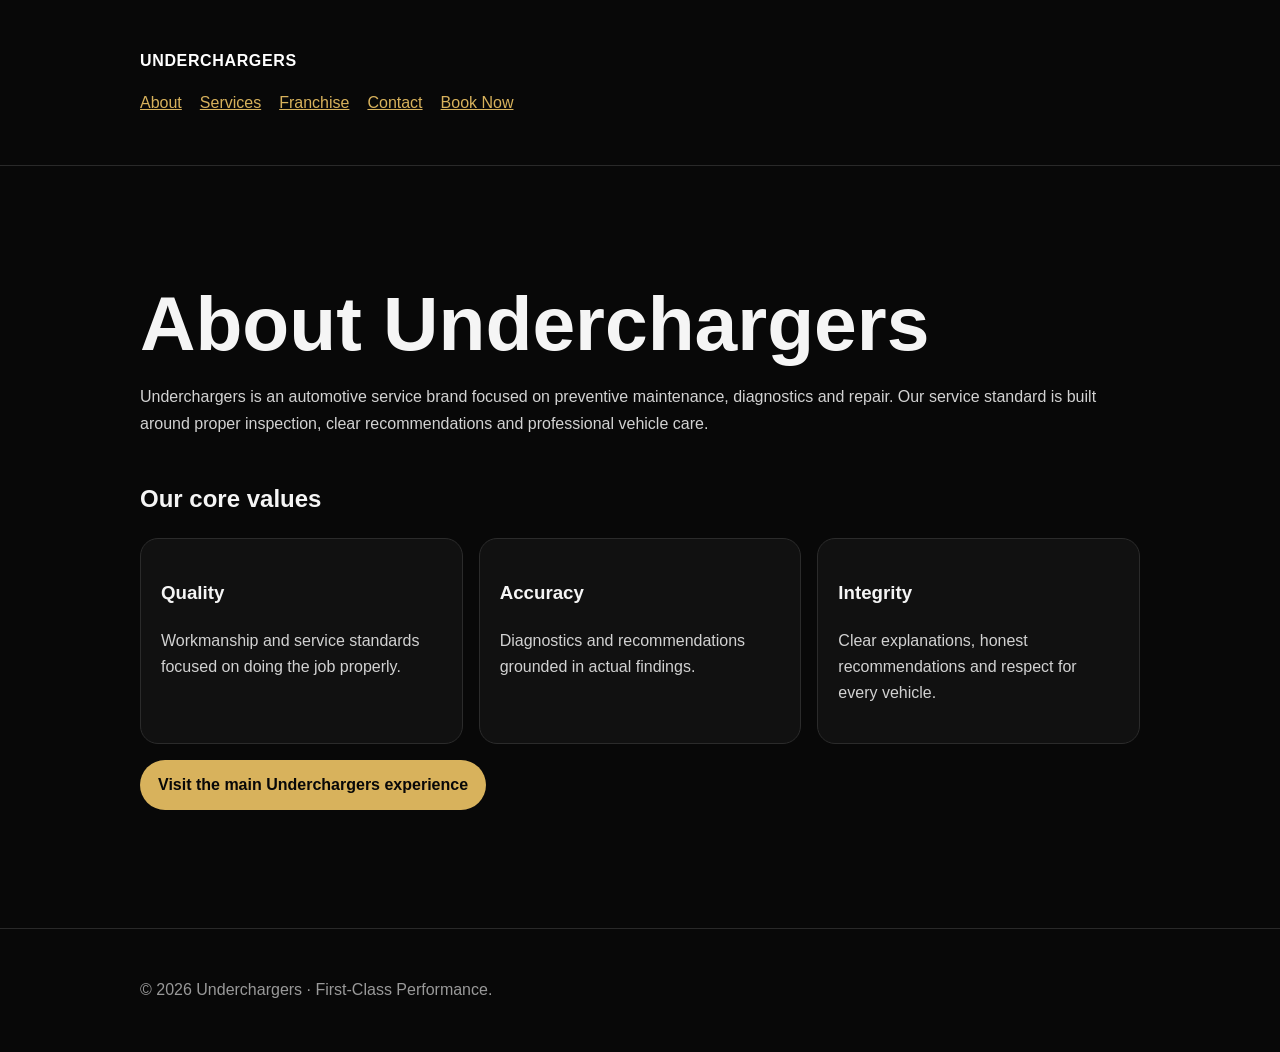
==== about/index.html @ eb4baf50 "Add files via upload" ====
<!doctype html><html lang="en"><head><meta charset="utf-8"><meta name="viewport" content="width=device-width,initial-scale=1"><meta name="robots" content="index,follow,max-image-preview:large"><title>About Underchargers | First-Class Automotive Service</title><meta name="description" content="Learn about Underchargers, its first-class automotive service standard, and its core values of quality, accuracy and integrity."><link rel="canonical" href="https://underchargers.com/about/"><meta property="og:type" content="website"><meta property="og:title" content="About Underchargers | First-Class Automotive Service"><meta property="og:description" content="Learn about Underchargers, its first-class automotive service standard, and its core values of quality, accuracy and integrity."><meta property="og:url" content="https://underchargers.com/about/"><style>body{margin:0;background:#080808;color:#f5f5f5;font-family:Inter,Arial,sans-serif;line-height:1.65}a{color:#d8b25c}.wrap{max-width:1000px;margin:auto;padding:48px 24px}header{border-bottom:1px solid #292929}.brand{font-weight:800;color:#fff;text-decoration:none;letter-spacing:.04em}nav{margin-top:16px;display:flex;gap:18px;flex-wrap:wrap}h1{font-size:clamp(2.2rem,6vw,4.8rem);line-height:1.02;margin:70px 0 22px}h2{margin-top:42px}p,li{color:#d2d2d2}.cta{display:inline-block;background:#d8b25c;color:#080808;text-decoration:none;padding:12px 18px;border-radius:999px;font-weight:700;margin-top:16px}.cards{display:grid;grid-template-columns:repeat(auto-fit,minmax(220px,1fr));gap:16px}.card{border:1px solid #2b2b2b;border-radius:18px;padding:20px;background:#111}footer{border-top:1px solid #292929;margin-top:70px;color:#999}</style><script type="application/ld+json">{"@context":"https://schema.org","@type":"WebPage","name":"About Underchargers | First-Class Automotive Service","url":"https://underchargers.com/about/","isPartOf":{"@id":"https://underchargers.com/#website"},"about":{"@id":"https://underchargers.com/#organization"}}</script></head><body><header><div class="wrap"><a class="brand" href="/">UNDERCHARGERS</a><nav><a href="/about/">About</a><a href="/services/">Services</a><a href="/franchise/">Franchise</a><a href="/contact/">Contact</a><a href="/book/">Book Now</a></nav></div></header><main class="wrap"><h1>About Underchargers</h1><p>Underchargers is an automotive service brand focused on preventive maintenance, diagnostics and repair. Our service standard is built around proper inspection, clear recommendations and professional vehicle care.</p><h2>Our core values</h2><div class="cards"><div class="card"><h3>Quality</h3><p>Workmanship and service standards focused on doing the job properly.</p></div><div class="card"><h3>Accuracy</h3><p>Diagnostics and recommendations grounded in actual findings.</p></div><div class="card"><h3>Integrity</h3><p>Clear explanations, honest recommendations and respect for every vehicle.</p></div></div><a class="cta" href="/#book-now">Visit the main Underchargers experience</a></main><footer><div class="wrap">© 2026 Underchargers · First-Class Performance.</div></footer></body></html>
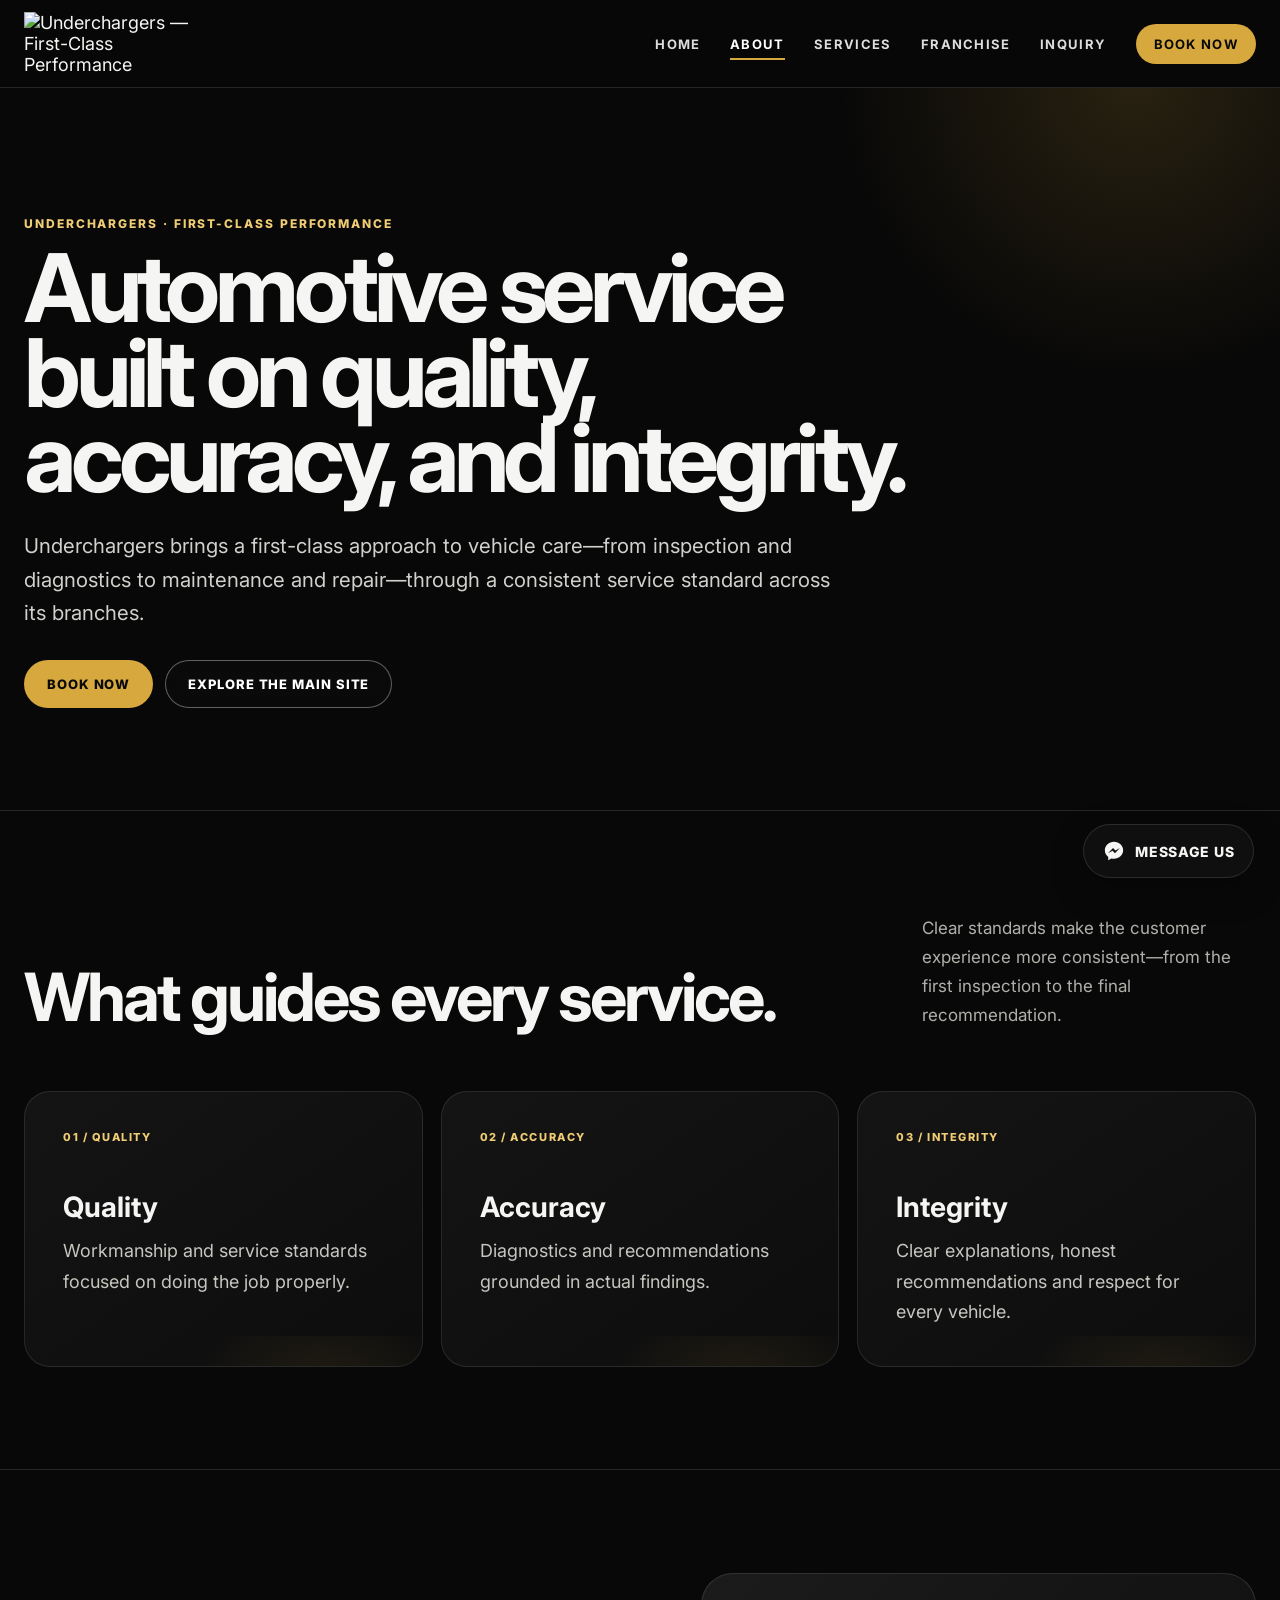
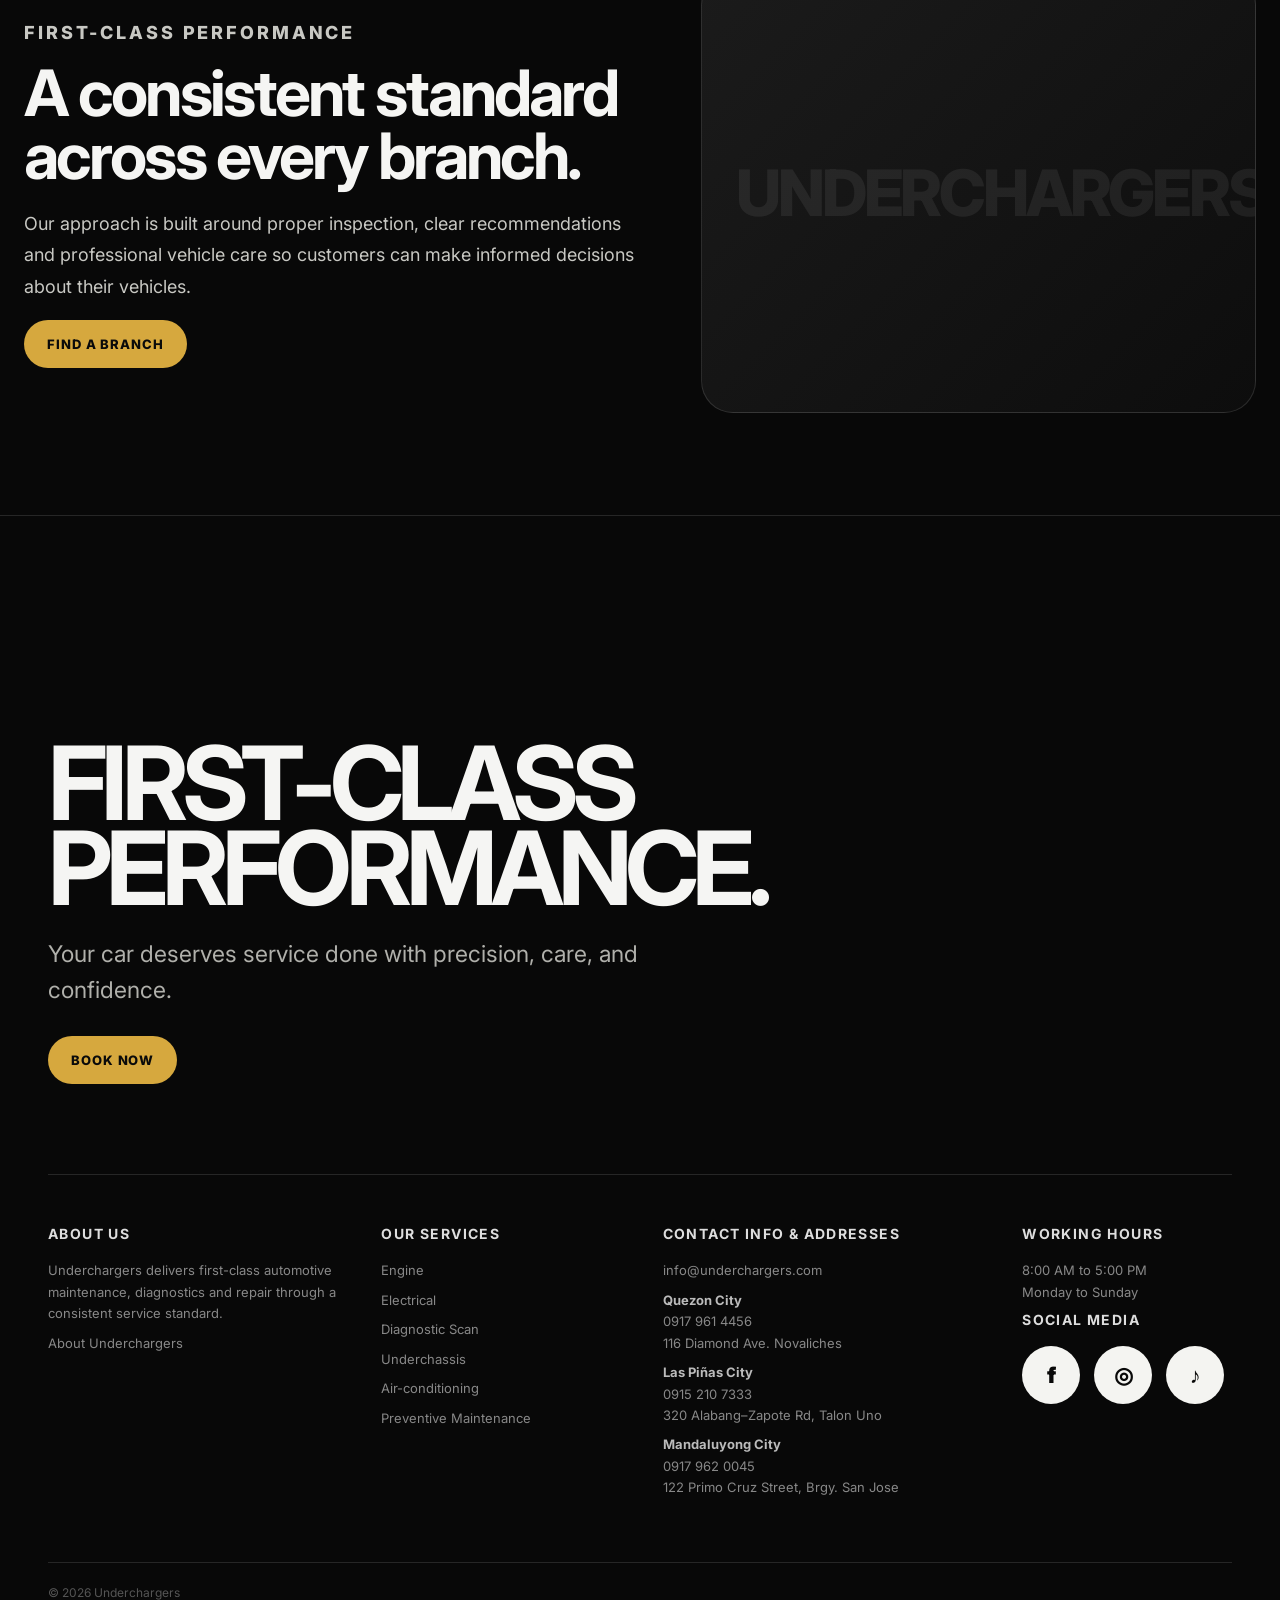
==== commit bbfbb322: "Add files via upload" ====
--- a/about/index.html
+++ b/about/index.html
@@ -1 +1 @@
-<!doctype html><html lang="en"><head><meta charset="utf-8"><meta name="viewport" content="width=device-width,initial-scale=1"><meta name="robots" content="index,follow,max-image-preview:large"><title>About Underchargers | First-Class Automotive Service</title><meta name="description" content="Learn about Underchargers, its first-class automotive service standard, and its core values of quality, accuracy and integrity."><link rel="canonical" href="https://underchargers.com/about/"><meta property="og:type" content="website"><meta property="og:title" content="About Underchargers | First-Class Automotive Service"><meta property="og:description" content="Learn about Underchargers, its first-class automotive service standard, and its core values of quality, accuracy and integrity."><meta property="og:url" content="https://underchargers.com/about/"><style>body{margin:0;background:#080808;color:#f5f5f5;font-family:Inter,Arial,sans-serif;line-height:1.65}a{color:#d8b25c}.wrap{max-width:1000px;margin:auto;padding:48px 24px}header{border-bottom:1px solid #292929}.brand{font-weight:800;color:#fff;text-decoration:none;letter-spacing:.04em}nav{margin-top:16px;display:flex;gap:18px;flex-wrap:wrap}h1{font-size:clamp(2.2rem,6vw,4.8rem);line-height:1.02;margin:70px 0 22px}h2{margin-top:42px}p,li{color:#d2d2d2}.cta{display:inline-block;background:#d8b25c;color:#080808;text-decoration:none;padding:12px 18px;border-radius:999px;font-weight:700;margin-top:16px}.cards{display:grid;grid-template-columns:repeat(auto-fit,minmax(220px,1fr));gap:16px}.card{border:1px solid #2b2b2b;border-radius:18px;padding:20px;background:#111}footer{border-top:1px solid #292929;margin-top:70px;color:#999}</style><script type="application/ld+json">{"@context":"https://schema.org","@type":"WebPage","name":"About Underchargers | First-Class Automotive Service","url":"https://underchargers.com/about/","isPartOf":{"@id":"https://underchargers.com/#website"},"about":{"@id":"https://underchargers.com/#organization"}}</script></head><body><header><div class="wrap"><a class="brand" href="/">UNDERCHARGERS</a><nav><a href="/about/">About</a><a href="/services/">Services</a><a href="/franchise/">Franchise</a><a href="/contact/">Contact</a><a href="/book/">Book Now</a></nav></div></header><main class="wrap"><h1>About Underchargers</h1><p>Underchargers is an automotive service brand focused on preventive maintenance, diagnostics and repair. Our service standard is built around proper inspection, clear recommendations and professional vehicle care.</p><h2>Our core values</h2><div class="cards"><div class="card"><h3>Quality</h3><p>Workmanship and service standards focused on doing the job properly.</p></div><div class="card"><h3>Accuracy</h3><p>Diagnostics and recommendations grounded in actual findings.</p></div><div class="card"><h3>Integrity</h3><p>Clear explanations, honest recommendations and respect for every vehicle.</p></div></div><a class="cta" href="/#book-now">Visit the main Underchargers experience</a></main><footer><div class="wrap">© 2026 Underchargers · First-Class Performance.</div></footer></body></html>+<!doctype html><html lang="en"><head><meta charset="utf-8"><meta name="viewport" content="width=device-width,initial-scale=1,viewport-fit=cover"><meta name="theme-color" content="#080808"><meta name="robots" content="noindex,nofollow,noarchive"><title>About Underchargers | First-Class Automotive Service</title><meta name="description" content="Learn about Underchargers, its first-class automotive service standard, and its core values of quality, accuracy and integrity."><link rel="canonical" href="https://underchargers.com/about/"><meta property="og:type" content="website"><meta property="og:site_name" content="Underchargers"><meta property="og:title" content="About Underchargers | First-Class Automotive Service"><meta property="og:description" content="Learn about Underchargers, its first-class automotive service standard, and its core values of quality, accuracy and integrity."><meta property="og:url" content="https://underchargers.com/about/"><meta property="og:image" content="https://drive.google.com/thumbnail?id=1_ueF7p01Qndgqq9qR_wyUQC_AE4RgMpF&sz=w1200"><meta name="twitter:card" content="summary_large_image"><link rel="preconnect" href="https://fonts.googleapis.com"><link rel="preconnect" href="https://fonts.gstatic.com" crossorigin><link href="https://fonts.googleapis.com/css2?family=Inter:wght@400;500;600;700;800&display=swap" rel="stylesheet"><link rel="stylesheet" href="/styles.css"><link rel="icon" type="image/png" href="/favicon.png"><script type="application/ld+json">{"@context":"https://schema.org","@type":"WebPage","name":"About Underchargers | First-Class Automotive Service","url":"https://underchargers.com/about/","isPartOf":{"@id":"https://underchargers.com/#website"},"about":{"@id":"https://underchargers.com/#organization"}}</script></head><body class="seo-page"><header class="site-header" id="top"><div class="header-inner"><a aria-label="Underchargers home" class="brand" href="/"><img alt="Underchargers — First-Class Performance" src="https://drive.google.com/thumbnail?id=1_ueF7p01Qndgqq9qR_wyUQC_AE4RgMpF&sz=w1200"/></a><nav aria-label="Primary navigation" class="primary-nav"><a href="/">Home</a><a aria-current="page" href="/about/">About</a><a href="/services/">Services</a><a href="/franchise/">Franchise</a><a href="/contact/">Inquiry</a><a class="nav-cta" href="/book/">Book Now</a></nav></div></header><aside aria-label="Quick actions" class="floating-actions"><a class="float-action message" href="https://m.me/underchargersofficial" target="_blank" rel="noopener"><span aria-hidden="true" class="messenger-icon"><svg viewBox="0 0 24 24"><path d="M12 2C6.477 2 2 6.145 2 11.258c0 2.913 1.454 5.51 3.727 7.207V22l3.404-1.87c.91.25 1.873.386 2.869.386 5.523 0 10-4.145 10-9.258S17.523 2 12 2Zm.994 12.467-2.547-2.717-4.973 2.717 5.47-5.807 2.61 2.717 4.91-2.717-5.47 5.807Z" fill="currentColor"></path></svg></span><span>Message Us</span></a></aside><main><section class="seo-hero"><div class="seo-shell"><p class="seo-kicker">UNDERCHARGERS · FIRST-CLASS PERFORMANCE</p><h1>Automotive service built on quality, accuracy, and integrity.</h1><p class="seo-lead">Underchargers brings a first-class approach to vehicle care—from inspection and diagnostics to maintenance and repair—through a consistent service standard across its branches.</p><div class="seo-actions"><a class="btn btn-gold" href="/book/">Book Now</a><a class="btn btn-ghost" href="/">Explore the main site</a></div></div></section><section class="seo-section"><div class="seo-shell"><div class="seo-section-head"><h2>What guides every service.</h2><p>Clear standards make the customer experience more consistent—from the first inspection to the final recommendation.</p></div><div class="seo-grid"><article class="seo-card"><span class="num">01 / QUALITY</span><h3>Quality</h3><p>Workmanship and service standards focused on doing the job properly.</p></article><article class="seo-card"><span class="num">02 / ACCURACY</span><h3>Accuracy</h3><p>Diagnostics and recommendations grounded in actual findings.</p></article><article class="seo-card"><span class="num">03 / INTEGRITY</span><h3>Integrity</h3><p>Clear explanations, honest recommendations and respect for every vehicle.</p></article></div></div></section><section class="seo-section"><div class="seo-shell seo-feature"><div class="seo-feature-copy"><p class="seo-kicker">FIRST-CLASS PERFORMANCE</p><h2>A consistent standard across every branch.</h2><p>Our approach is built around proper inspection, clear recommendations and professional vehicle care so customers can make informed decisions about their vehicles.</p><a class="btn btn-gold" href="/contact/">Find a branch</a></div><div class="seo-feature-visual" aria-hidden="true"></div></div></section></main><footer class="footer"><div class="footer-statement"><h2>FIRST-CLASS<br/>PERFORMANCE.</h2><p>Your car deserves service done with precision, care, and confidence.</p><a class="btn btn-gold" href="/book/">Book Now</a></div><div class="footer-grid"><div><h3>About Us</h3><p>Underchargers delivers first-class automotive maintenance, diagnostics and repair through a consistent service standard.</p><a href="/about/">About Underchargers</a></div><div><h3>Our Services</h3><a href="/services/">Engine</a><a href="/services/">Electrical</a><a href="/services/">Diagnostic Scan</a><a href="/services/">Underchassis</a><a href="/services/">Air-conditioning</a><a href="/services/">Preventive Maintenance</a></div><div><h3>Contact Info &amp; Addresses</h3><a href="mailto:info@underchargers.com">info@underchargers.com</a><p><strong>Quezon City</strong><br/>0917 961 4456<br/>116 Diamond Ave. Novaliches</p><p><strong>Las Piñas City</strong><br/>0915 210 7333<br/>320 Alabang–Zapote Rd, Talon Uno</p><p><strong>Mandaluyong City</strong><br/>0917 962 0045<br/>122 Primo Cruz Street, Brgy. San Jose</p></div><div><h3>Working Hours</h3><p>8:00 AM to 5:00 PM<br/>Monday to Sunday</p><h3>Social Media</h3><div class="footer-social-icons" aria-label="Underchargers social media"><a href="https://www.facebook.com/underchargersofficial" target="_blank" rel="noopener" aria-label="Facebook">f</a><a href="https://www.instagram.com/underchargers/" target="_blank" rel="noopener" aria-label="Instagram">◎</a><a href="https://www.tiktok.com/@underchargers" target="_blank" rel="noopener" aria-label="TikTok">♪</a></div></div></div><div class="footer-bottom"><span>© 2026 Underchargers</span></div></footer></body></html>
--- a/styles.css
+++ b/styles.css
@@ -0,0 +1,1415 @@
+:root{--bg:#080808;--panel:#101010;--panel2:#171717;--text:#f5f5f3;--muted:#b0b0ab;--gold:#d6a83e;--gold2:#f0cd74;--line:rgba(255,255,255,.12);--header:86px;--max:1280px;--radius:30px}*{box-sizing:border-box}html{scroll-behavior:smooth;scroll-padding-top:132px}body{margin:0;background:var(--bg);color:var(--text);font-family:Inter,Arial,sans-serif;overflow-x:hidden}a{color:inherit;text-decoration:none}button,input,select,textarea{font:inherit}button{color:inherit}.site-header{position:sticky;top:0;z-index:1000;background:rgba(8,8,8,.9);backdrop-filter:blur(18px);border-bottom:1px solid var(--line)}.header-inner{max-width:var(--max);margin:auto;padding:12px 24px;min-height:var(--header);display:flex;align-items:center;justify-content:space-between;gap:28px}.brand{display:flex;align-items:center;min-width:180px}.brand img{display:block;width:clamp(150px,14vw,215px);height:auto}.primary-nav{display:flex;align-items:center;gap:clamp(18px,2.3vw,34px);white-space:nowrap}.primary-nav a{font-size:13px;font-weight:700;text-transform:uppercase;letter-spacing:.1em;color:#ddd;padding:13px 0;position:relative}.primary-nav a.active{color:#fff}.primary-nav a:not(.nav-cta)::after{content:"";position:absolute;left:0;right:0;bottom:5px;height:2px;background:var(--gold);transform:scaleX(0);transition:.25s}.primary-nav a.active::after{transform:scaleX(1)}.primary-nav .nav-cta{background:var(--gold);color:#090909;padding:12px 18px;border-radius:999px}.floating-actions{position:fixed;right:18px;top:50%;transform:translateY(-50%);z-index:900;display:grid;gap:10px}.float-action{display:flex;align-items:center;gap:10px;min-width:142px;padding:12px 14px;border-radius:999px;background:rgba(16,16,16,.94);border:1px solid var(--line);box-shadow:0 12px 35px rgba(0,0,0,.25);font-size:13px;font-weight:800;text-transform:uppercase;letter-spacing:.05em}.float-action.book{background:var(--gold);color:#0a0a0a;border-color:transparent}.float-icon{width:30px;height:30px;border-radius:50%;display:grid;place-items:center;background:rgba(255,255,255,.08);font-size:12px}.float-action.book .float-icon{background:rgba(0,0,0,.1)}.hero{min-height:calc(100svh - var(--header));position:relative;display:grid;align-items:end;overflow:hidden}.media{position:relative;background:linear-gradient(135deg,#222,#0f0f0f);overflow:hidden}.media>span{position:absolute;inset:0;display:grid;place-items:center;color:#777;font-size:13px;letter-spacing:.08em;text-transform:uppercase;padding:20px;text-align:center}.media.has-image>span{display:none}.media-hero{position:absolute;inset:0}.hero-shade{position:absolute;inset:0;background:linear-gradient(90deg,rgba(0,0,0,.8) 0%,rgba(0,0,0,.38) 48%,rgba(0,0,0,.15) 100%),linear-gradient(0deg,rgba(0,0,0,.65),transparent 55%)}.hero-content{position:relative;z-index:2;width:min(var(--max),calc(100% - 48px));margin:0 auto;padding:clamp(80px,10vw,150px) 0}.eyebrow{margin:0 0 14px;color:var(--gold2);font-size:12px;font-weight:800;letter-spacing:.16em;text-transform:uppercase}.hero h1,.footer-statement h2{margin:0;font-size:clamp(62px,9vw,140px);line-height:.83;letter-spacing:-.065em}.hero-copy{font-size:clamp(17px,2vw,24px);color:#d6d6d2;max-width:650px;margin:26px 0 0}.hero-actions,.branch-actions{display:flex;gap:12px;flex-wrap:wrap;margin-top:28px}.btn{display:inline-flex;align-items:center;justify-content:center;min-height:48px;padding:0 22px;border:1px solid transparent;border-radius:999px;font-weight:800;font-size:13px;text-transform:uppercase;letter-spacing:.07em;cursor:pointer}.btn-gold{background:var(--gold);color:#0a0a0a}.btn-ghost{background:rgba(13,13,13,.48);border-color:rgba(255,255,255,.35);color:#fff;backdrop-filter:blur(8px)}.section{width:min(var(--max),calc(100% - 48px));margin:auto;padding:clamp(90px,10vw,150px) 0}.section-grid{display:grid;grid-template-columns:minmax(0,1.1fr) minmax(0,.9fr);gap:clamp(40px,7vw,110px);align-items:start}.section h2,.section-title h2,.franchise-head h2,.franchise-cta h2{font-size:clamp(42px,5vw,76px);line-height:.96;letter-spacing:-.055em;margin:0}.copy-stack{font-size:clamp(17px,1.6vw,21px);line-height:1.65;color:#c6c6c2}.copy-stack p:first-child{margin-top:0}.stats{display:grid;grid-template-columns:repeat(3,1fr);border-top:1px solid var(--line);border-bottom:1px solid var(--line);margin-top:70px}.stats>div{padding:30px 24px;border-right:1px solid var(--line)}.stats>div:last-child{border-right:0}.stats strong{display:block;font-size:clamp(38px,5vw,68px);letter-spacing:-.05em}.stats span{display:block;color:var(--muted);margin-top:8px}.core-values{margin-top:100px}.section-title.compact{margin-bottom:38px}.value-grid{display:grid;grid-template-columns:repeat(3,1fr);gap:16px}.value-grid article{background:var(--panel);border:1px solid var(--line);border-radius:24px;padding:34px}.value-grid span{color:var(--gold);font-size:12px;font-weight:800}.value-grid h3{font-size:clamp(28px,3vw,44px);margin:40px 0 12px;letter-spacing:-.04em}.value-grid p{color:var(--muted);line-height:1.65;margin:0}.awards-hero{width:min(1500px,calc(100% - 32px));margin:0 auto 50px;min-height:clamp(540px,70vw,850px);position:relative;border-radius:34px;overflow:hidden;display:flex;align-items:flex-end}.awards-media{position:absolute;inset:0}.awards-shade{position:absolute;inset:0;background:linear-gradient(0deg,rgba(0,0,0,.82),rgba(0,0,0,.08) 70%)}.awards-copy{position:relative;z-index:2;padding:clamp(32px,6vw,78px);max-width:880px}.awards-copy h2{font-size:clamp(46px,6vw,88px);line-height:.92;letter-spacing:-.055em;margin:0}.awards-copy p:last-child{max-width:680px;color:#ddd;line-height:1.6}.services{padding-bottom:40px}.services-intro p:last-child,.section-title>p:last-child,.franchise-head>p:last-child{font-size:18px;color:var(--muted);max-width:740px;line-height:1.6}.service-scene{width:min(1500px,calc(100% - 32px));margin:0 auto 28px;min-height:min(780px,78vw);position:relative;overflow:hidden;border-radius:34px;border:1px solid var(--line);display:flex;align-items:flex-end}.service-background{position:absolute;inset:0}.service-gradient{position:absolute;inset:0;background:linear-gradient(90deg,rgba(0,0,0,.88) 0%,rgba(0,0,0,.46) 46%,rgba(0,0,0,.08) 76%),linear-gradient(0deg,rgba(0,0,0,.58),transparent 52%)}.service-scene.align-right .service-gradient{background:linear-gradient(270deg,rgba(0,0,0,.88) 0%,rgba(0,0,0,.46) 46%,rgba(0,0,0,.08) 76%),linear-gradient(0deg,rgba(0,0,0,.58),transparent 52%)}.service-overlay{position:relative;z-index:2;width:min(620px,55%);margin:clamp(28px,5vw,70px);padding:clamp(16px,2vw,30px)}.align-right .service-overlay{margin-left:auto}.service-no{display:inline-grid;place-items:center;width:44px;height:44px;border:1px solid rgba(255,255,255,.28);border-radius:50%;font-size:12px;color:#ddd;margin-bottom:28px}.service-overlay h3{font-size:clamp(42px,5vw,76px);line-height:.94;letter-spacing:-.055em;margin:0 0 20px}.service-overlay>p:not(.eyebrow){font-size:clamp(16px,1.6vw,20px);line-height:1.65;color:#e1e1dd;max-width:590px}.service-overlay .btn{margin-top:10px}.variant-row{position:absolute;z-index:5;right:28px;bottom:28px;display:flex;gap:8px;flex-wrap:wrap;justify-content:flex-end;max-width:55%}.variant{border:1px solid rgba(255,255,255,.22);background:rgba(10,10,10,.65);backdrop-filter:blur(10px);border-radius:999px;color:#ddd;padding:10px 15px;font-size:12px;font-weight:700;cursor:pointer}.variant.active{background:var(--gold);color:#0b0b0b;border-color:var(--gold)}.showcase{overflow:hidden}.section-title{margin-bottom:54px}.portrait-stage{display:grid;grid-template-columns:minmax(100px,1fr) minmax(280px,490px) minmax(100px,1fr);gap:24px;align-items:center}.portrait-main{width:100%}.portrait-media{aspect-ratio:3/4;border-radius:28px}.portrait-side{border:0;background:none;padding:0;opacity:.3;cursor:pointer;transform:scale(.92)}.portrait-side .portrait-media{width:min(100%,340px);margin:auto}.stage-meta{display:flex;justify-content:space-between;align-items:center;padding:16px 4px;color:var(--muted)}.arrow{width:46px;height:46px;border-radius:50%;border:1px solid var(--line);background:#121212;color:#fff;cursor:pointer}.reviews-viewport{min-height:340px}.reviews-grid{display:grid;grid-template-columns:repeat(3,minmax(0,1fr));gap:16px;transition:opacity .38s ease,transform .38s ease}.reviews-grid.is-changing{opacity:.15;transform:translateY(8px)}.review-card{background:var(--panel);border:1px solid var(--line);border-radius:26px;padding:30px;min-height:320px;display:flex;flex-direction:column}.stars{color:var(--gold);letter-spacing:.13em;font-size:15px}.review-card blockquote{margin:25px 0 35px;font-size:clamp(20px,2vw,28px);line-height:1.35;letter-spacing:-.025em}.review-person{margin-top:auto;display:flex;flex-direction:column;gap:6px}.review-person span{color:var(--muted);font-size:13px}.review-controls{display:flex;align-items:center;justify-content:center;gap:16px;margin-top:24px;color:var(--muted)}.franchise{background:#0c0c0c;border-top:1px solid var(--line);border-bottom:1px solid var(--line)}.franchise-head{padding-bottom:45px}.franchise-form-wrap{padding-top:0}.premium-form{background:#131313;border:1px solid var(--line);border-radius:28px;padding:clamp(24px,4vw,48px)}.form-head{margin-bottom:28px}.form-head h3,.booking-step h3{font-size:clamp(30px,4vw,48px);margin:0 0 10px;letter-spacing:-.04em}.form-head p,.booking-step p{color:var(--muted);line-height:1.5}.form-grid{display:grid;grid-template-columns:repeat(2,minmax(0,1fr));gap:18px}.form-grid label{display:flex;flex-direction:column;gap:8px;color:#ddd;font-size:13px;font-weight:700}.span-2{grid-column:1/-1}input,select,textarea{width:100%;background:#0b0b0b;border:1px solid #313131;color:#fff;border-radius:14px;padding:14px 15px;outline:none;min-height:48px}textarea{resize:vertical}input:focus,select:focus,textarea:focus{border-color:var(--gold)}.submit-btn{margin-top:22px}.form-note{color:#777;font-size:12px}.franchise-content{padding-top:20px}.franchise-feature{padding:65px 0;border-top:1px solid var(--line)}.franchise-feature h3,.territory h3{font-size:clamp(38px,5vw,68px);line-height:.97;letter-spacing:-.05em;margin:0 0 18px}.franchise-feature>p:not(.eyebrow),.territory p{color:var(--muted);font-size:18px;line-height:1.65;max-width:860px}.mini-stats{display:flex;gap:70px;margin-top:40px}.mini-stats strong{display:block;font-size:60px}.mini-stats span{color:var(--muted)}.info-grid{display:grid;grid-template-columns:repeat(4,minmax(0,1fr));border:1px solid var(--line);border-radius:24px;overflow:hidden;margin:65px 0}.info-grid article{padding:30px;border-right:1px solid var(--line)}.info-grid article:last-child{border-right:0}.info-grid span{color:var(--gold);font-size:12px}.info-grid h4{font-size:24px;margin:35px 0 10px}.info-grid p{color:var(--muted);line-height:1.55}.inclusion-list{display:grid;grid-template-columns:repeat(3,1fr);gap:12px;margin-top:40px}.inclusion-list span{padding:22px;border:1px solid var(--line);border-radius:16px}.territory{display:grid;grid-template-columns:.8fr 1.2fr;gap:80px;align-items:end;padding:75px 0;border-top:1px solid var(--line)}.territory>div:first-child>strong{font-size:clamp(84px,11vw,165px);line-height:.8;color:var(--gold);letter-spacing:-.07em}.timeline>div{display:grid;grid-template-columns:70px 1fr;padding:22px 0;border-bottom:1px solid var(--line)}.timeline b{color:var(--gold)}.timeline span{display:flex;justify-content:space-between;gap:30px}.timeline small{color:var(--muted);max-width:520px}.franchise-cta{width:min(1500px,calc(100% - 32px));margin:0 auto 32px;border-radius:30px;padding:clamp(34px,6vw,80px);background:linear-gradient(135deg,#1b160b,#0c0c0c 68%);border:1px solid rgba(214,168,62,.25);display:flex;align-items:flex-end;justify-content:space-between;gap:40px}.franchise-cta h2{max-width:850px}.book{padding-top:130px}.booking-flow{display:grid;gap:18px}.booking-step{border:1px solid var(--line);border-radius:28px;padding:clamp(24px,4vw,44px);background:#0e0e0e}.booking-step[aria-disabled="true"]{opacity:.65}.step-head{display:flex;gap:20px;align-items:flex-start;margin-bottom:26px}.step-head>span{width:45px;height:45px;border-radius:50%;border:1px solid var(--line);display:grid;place-items:center;color:var(--gold);font-size:12px;flex:0 0 auto}.step-head .eyebrow{margin-bottom:8px}.step-head h3{margin-top:0}.branch-picker{display:grid;grid-template-columns:repeat(3,minmax(0,1fr));gap:12px}.branch-choice{background:#131313;border:1px solid var(--line);color:#fff;border-radius:18px;padding:22px;text-align:left;cursor:pointer;min-height:125px}.branch-choice strong{display:block;font-size:21px;margin-bottom:10px}.branch-choice small{color:var(--muted);line-height:1.5}.branch-choice.selected{border-color:var(--gold);background:#1b170d}.calendar-card{max-width:760px;margin:auto;background:#121212;border:1px solid var(--line);border-radius:22px;padding:22px}.calendar-card.is-locked{pointer-events:none;filter:grayscale(.4);opacity:.5}.calendar-toolbar{display:grid;grid-template-columns:46px 1fr 46px;align-items:center;gap:10px;margin-bottom:20px}.calendar-toolbar strong{text-align:center;font-size:22px}.calendar-weekdays,.calendar-grid{display:grid;grid-template-columns:repeat(7,minmax(0,1fr));gap:7px}.calendar-weekdays{margin-bottom:7px}.calendar-weekdays span{text-align:center;color:#777;font-size:11px;text-transform:uppercase}.calendar-day{aspect-ratio:1;border:1px solid var(--line);border-radius:12px;background:#171717;color:#eee;cursor:pointer;min-width:0}.calendar-day:hover:not(:disabled){border-color:#777}.calendar-day:disabled{color:#515151;background:#0c0c0c;cursor:not-allowed}.calendar-day.selected{background:var(--gold);border-color:var(--gold);color:#080808;font-weight:800}.calendar-day.empty{visibility:hidden}.calendar-legend{display:flex;gap:18px;flex-wrap:wrap;margin-top:18px;color:#777;font-size:11px}.calendar-legend span{display:flex;align-items:center;gap:7px}.legend-dot{width:10px;height:10px;border-radius:50%;background:#171717;border:1px solid var(--line)}.legend-dot.selected{background:var(--gold);border-color:var(--gold)}.legend-dot.unavailable{background:#0c0c0c}.booking-form.is-locked{pointer-events:none;opacity:.5}.branch-hero{min-height:570px;display:grid;grid-template-columns:1.1fr .9fr;border:1px solid var(--line);border-radius:30px;overflow:hidden;margin-bottom:24px;background:#101010}.branch-hero.reverse{grid-template-columns:.9fr 1.1fr}.branch-hero.reverse .branch-media{order:2}.branch-media{min-height:570px}.branch-copy{padding:clamp(34px,5vw,70px);display:flex;flex-direction:column;justify-content:center;min-width:0}.branch-copy h3{font-size:clamp(40px,5vw,70px);line-height:.95;letter-spacing:-.055em;margin:0 0 22px;overflow-wrap:anywhere}.branch-copy p{color:var(--muted);font-size:17px;line-height:1.5}.text-link{color:var(--gold2);font-weight:700;display:inline-flex;align-items:center;min-height:48px}.contact-hub{padding-top:100px}.contact-hub>h2{font-size:clamp(40px,5vw,72px);letter-spacing:-.05em;line-height:.95;max-width:780px}.contact-list{display:grid;grid-template-columns:repeat(2,minmax(0,1fr));gap:10px;margin-top:36px}.contact-list>a{display:grid;grid-template-columns:62px 1fr auto;gap:15px;align-items:center;border:1px solid var(--line);border-radius:18px;padding:15px 18px;background:#0f0f0f;min-height:92px}.channel-icon{width:48px;height:48px;border-radius:50%;display:grid;place-items:center;background:#1b1b1b;color:var(--gold2);font-weight:800;font-size:12px}.contact-list strong{font-size:17px}.contact-list em{font-style:normal;color:#777;font-size:12px}.footer{width:min(var(--max),calc(100% - 48px));margin:auto;padding:110px 0 30px}.footer-statement{padding-bottom:90px}.footer-logo{width:min(250px,60vw);height:auto;margin-bottom:28px}.footer-statement h2{font-size:clamp(52px,8vw,110px)}.footer-statement .btn{margin-top:28px}.footer-grid{display:grid;grid-template-columns:1.1fr .9fr 1.2fr .8fr;gap:45px;border-top:1px solid var(--line);padding-top:50px}.footer-grid h3{font-size:14px;text-transform:uppercase;letter-spacing:.1em;margin:0 0 18px;color:#ddd}.footer-grid p,.footer-grid a{display:block;color:#888;line-height:1.65;font-size:13px;margin:0 0 8px}.footer-grid strong{color:#bbb}.footer-bottom{display:flex;justify-content:space-between;color:#555;border-top:1px solid var(--line);padding-top:22px;margin-top:55px;font-size:12px}.reveal{opacity:0;transform:translateY(18px);transition:opacity .65s ease,transform .65s ease}.reveal.visible{opacity:1;transform:none}
+@media(max-width:1100px){:root{--header:78px}.header-inner{padding-inline:20px}.brand img{width:165px}.primary-nav{gap:18px}.primary-nav a{font-size:11px}.floating-actions{right:10px}.float-action{min-width:0}.float-action span:last-child{display:none}.service-scene{min-height:700px}.service-overlay{width:min(620px,68%)}.info-grid{grid-template-columns:repeat(2,1fr)}.info-grid article:nth-child(2){border-right:0}.info-grid article:nth-child(-n+2){border-bottom:1px solid var(--line)}.footer-grid{grid-template-columns:repeat(2,1fr)}.branch-hero,.branch-hero.reverse{grid-template-columns:1fr 1fr}.branch-copy{padding:40px}.branch-copy h3{font-size:50px}.franchise-cta{align-items:flex-start;flex-direction:column}}
+@media(max-width:820px){html{scroll-padding-top:145px}.site-header{overflow:hidden}.header-inner{min-height:auto;padding:10px 0 0;display:block}.brand{padding:0 18px 9px}.brand img{width:154px}.primary-nav{overflow-x:auto;overscroll-behavior-inline:contain;scrollbar-width:none;-webkit-overflow-scrolling:touch;gap:0;padding:0 14px 10px;scroll-snap-type:x proximity}.primary-nav::-webkit-scrollbar{display:none}.primary-nav a{flex:0 0 auto;padding:12px 16px 10px;font-size:11px;scroll-snap-align:center}.primary-nav .nav-cta{margin-left:6px;padding:11px 16px}.hero{min-height:740px}.hero-content{width:calc(100% - 32px);padding-bottom:72px}.hero h1{font-size:clamp(54px,13vw,86px)}.section{width:calc(100% - 32px);padding:85px 0}.section-grid{grid-template-columns:1fr;gap:28px}.stats{grid-template-columns:1fr}.stats>div{border-right:0;border-bottom:1px solid var(--line)}.stats>div:last-child{border-bottom:0}.value-grid{grid-template-columns:1fr}.awards-hero{width:calc(100% - 20px);min-height:620px;border-radius:24px}.awards-copy{padding:30px 24px}.service-scene{width:calc(100% - 20px);min-height:680px;border-radius:24px}.service-gradient,.service-scene.align-right .service-gradient{background:linear-gradient(0deg,rgba(0,0,0,.92) 0%,rgba(0,0,0,.7) 44%,rgba(0,0,0,.12) 75%)}.service-overlay,.align-right .service-overlay{width:auto;margin:0;padding:34px 24px 88px}.service-overlay h3{font-size:clamp(42px,11vw,64px)}.variant-row{left:18px;right:18px;bottom:18px;max-width:none;justify-content:flex-start;overflow-x:auto;flex-wrap:nowrap;scrollbar-width:none}.variant-row::-webkit-scrollbar{display:none}.variant{flex:0 0 auto}.portrait-stage{grid-template-columns:64px minmax(0,1fr) 64px;gap:8px;margin-inline:-45px}.portrait-main{max-width:420px;margin:auto}.portrait-side{opacity:.22}.reviews-grid{grid-template-columns:1fr}.review-card{min-height:0}.franchise-head{width:calc(100% - 32px)}.form-grid{grid-template-columns:1fr}.span-2{grid-column:auto}.mini-stats{flex-direction:column;gap:18px}.info-grid,.info-grid.four{grid-template-columns:1fr}.info-grid article{border-right:0!important;border-bottom:1px solid var(--line)!important}.info-grid article:last-child{border-bottom:0!important}.inclusion-list{grid-template-columns:1fr}.territory{grid-template-columns:1fr;gap:35px}.timeline span{flex-direction:column;gap:7px}.franchise-cta{width:calc(100% - 20px);border-radius:24px}.branch-picker{grid-template-columns:1fr}.calendar-card{padding:14px}.calendar-grid,.calendar-weekdays{gap:4px}.calendar-day{border-radius:9px}.branch-hero,.branch-hero.reverse{display:flex;flex-direction:column;min-height:0}.branch-hero.reverse .branch-media{order:0}.branch-media{min-height:0;aspect-ratio:4/3}.branch-copy{padding:34px 24px}.branch-copy h3{font-size:clamp(38px,10vw,54px)}.contact-list{grid-template-columns:1fr}.contact-list>a{min-height:86px}.footer{width:calc(100% - 32px);padding-top:80px}.footer-grid{grid-template-columns:1fr}.floating-actions{top:auto;bottom:18px;right:14px;transform:none}.float-action{width:52px;height:52px;padding:0;justify-content:center}.float-action .float-icon{width:34px;height:34px}.float-action span:last-child{display:none}}
+@media(max-width:480px){.hero{min-height:680px}.hero-content{padding-bottom:54px}.hero-actions .btn{width:100%}.section h2,.section-title h2,.franchise-head h2,.franchise-cta h2{font-size:clamp(38px,11vw,50px)}.awards-hero{min-height:560px}.service-scene{min-height:620px}.service-overlay{padding-bottom:92px}.service-overlay>p:not(.eyebrow){font-size:15px}.portrait-stage{grid-template-columns:48px minmax(0,1fr) 48px;margin-inline:-62px}.review-card{padding:24px}.calendar-card{padding:10px}.calendar-toolbar strong{font-size:18px}.calendar-weekdays span{font-size:9px}.calendar-day{font-size:12px}.branch-choice{min-height:112px}.contact-list>a{grid-template-columns:54px 1fr;padding:12px}.contact-list em{display:none}.footer-statement{padding-bottom:60px}}
+@media(prefers-reduced-motion:reduce){html{scroll-behavior:auto}.reveal{opacity:1;transform:none;transition:none}.reviews-grid{transition:none}}
+
+
+/* V3 — universal responsive + interaction patch */
+html { width:100%; max-width:100%; overflow-x:hidden; scroll-behavior:smooth; }
+body { width:100%; max-width:100%; overflow-x:hidden; }
+*, *::before, *::after { box-sizing:border-box; }
+img, video, svg { max-width:100%; height:auto; }
+section { scroll-margin-top: clamp(112px, 12vw, 150px); }
+.site-header { width:100%; max-width:100vw; }
+.primary-nav { min-width:0; }
+.hero h1, .display, h1 { overflow-wrap:normal; word-break:normal; text-wrap:balance; font-size:clamp(2.45rem, 7.3vw, 7rem); }
+.container, .section-inner, .hero-inner { width:min(100% - clamp(32px, 7vw, 120px), 1440px); margin-inline:auto; }
+.floating-actions { max-width:calc(100vw - 24px); }
+.floating-actions .float-action { min-height:44px; width:auto !important; aspect-ratio:auto !important; border-radius:999px !important; padding:.78rem 1rem !important; }
+.floating-actions .book { display:none !important; }
+
+.premium-form-v3 { border-radius:24px; padding:clamp(20px,3vw,42px); background:linear-gradient(145deg,rgba(255,255,255,.055),rgba(255,255,255,.018)); }
+.premium-form-v3 .form-grid { gap:18px; }
+.premium-form-v3 label { display:grid; gap:9px; font-size:.78rem; letter-spacing:.08em; text-transform:uppercase; }
+.premium-form-v3 input, .premium-form-v3 select, .premium-form-v3 textarea {
+  width:100%; min-height:54px; border-radius:12px; padding:14px 15px; font:inherit; text-transform:none; letter-spacing:normal;
+}
+.premium-form-v3 textarea { min-height:130px; resize:vertical; }
+.premium-form-v3 .submit-btn { min-height:52px; padding-inline:24px; }
+.premium-form-v3 .form-note:empty { display:none; }
+
+.awards-editorial {
+  width:min(100% - clamp(32px,7vw,120px),1440px); margin-inline:auto;
+  display:grid; grid-template-columns:minmax(0,.85fr) minmax(0,1.15fr); gap:clamp(36px,7vw,110px);
+  align-items:center; padding-block:clamp(72px,9vw,140px);
+}
+.awards-copy h2 { font-size:clamp(2.4rem,5vw,5.5rem); line-height:.96; text-wrap:balance; }
+.awards-visual { min-height:clamp(360px,48vw,720px); border-radius:24px; overflow:hidden; background:#161616 center/cover no-repeat; }
+
+.core-flip-card { perspective:1200px; cursor:pointer; transform-style:preserve-3d; transition:transform .65s cubic-bezier(.2,.7,.2,1); }
+.core-flip-card.is-flipped { transform:rotateY(180deg); }
+.core-flip-card::after { content:"Tap to view image"; display:block; margin-top:1rem; opacity:.5; font-size:.72rem; letter-spacing:.08em; text-transform:uppercase; }
+.core-flip-card.is-flipped::after { content:"Tap to return"; transform:rotateY(180deg); }
+
+.feature-modal-v3 { position:fixed; inset:0; z-index:9999; display:none; place-items:center; padding:24px; background:rgba(0,0,0,.82); backdrop-filter:blur(12px); }
+.feature-modal-v3.is-open { display:grid; }
+.feature-modal-v3 .modal-panel { width:min(920px,100%); max-height:88dvh; overflow:auto; border:1px solid rgba(255,255,255,.12); border-radius:24px; background:#111; padding:clamp(20px,4vw,42px); }
+.feature-modal-v3 .modal-image { min-height:320px; border-radius:18px; background:#1b1b1b center/cover no-repeat; margin-bottom:24px; }
+.feature-modal-v3 .modal-close { margin-left:auto; display:block; min-width:44px; min-height:44px; border-radius:999px; }
+
+@media (max-width: 820px) {
+  .site-header { padding-left:max(16px,env(safe-area-inset-left)); padding-right:max(16px,env(safe-area-inset-right)); }
+  .primary-nav { display:flex !important; flex-wrap:nowrap !important; overflow-x:auto !important; overflow-y:hidden; width:100%; max-width:100%; gap:22px; scrollbar-width:none; -webkit-overflow-scrolling:touch; overscroll-behavior-inline:contain; }
+  .primary-nav::-webkit-scrollbar { display:none; }
+  .primary-nav a { flex:0 0 auto; white-space:nowrap; min-height:44px; display:inline-flex; align-items:center; }
+  .container, .section-inner, .hero-inner { width:calc(100% - 32px); }
+  .hero h1, .display, h1 { font-size:clamp(2.35rem,13vw,4.5rem); line-height:.93; }
+  .awards-editorial { width:calc(100% - 32px); grid-template-columns:1fr; gap:30px; }
+  .awards-visual { min-height:min(112vw,520px); }
+  .floating-actions { right:max(12px,env(safe-area-inset-right)); bottom:max(16px,calc(env(safe-area-inset-bottom) + 12px)); }
+  .premium-form-v3 { border-radius:18px; padding:18px; }
+  .premium-form-v3 .form-grid { grid-template-columns:1fr !important; }
+  .premium-form-v3 .span-2 { grid-column:auto !important; }
+}
+@media (max-width: 380px) {
+  .container, .section-inner, .hero-inner, .awards-editorial { width:calc(100% - 24px); }
+  .primary-nav { gap:18px; }
+}
+@media (min-width: 1600px) {
+  .container, .section-inner, .hero-inner, .awards-editorial { max-width:1520px; }
+}
+
+
+/* V3.1 — persistent header/navigation */
+.site-header {
+  position: sticky !important;
+  position: -webkit-sticky !important;
+  top: 0 !important;
+  z-index: 9990 !important;
+  width: 100% !important;
+  max-width: 100vw !important;
+  isolation: isolate;
+  background: rgba(8,8,8,.94) !important;
+  -webkit-backdrop-filter: blur(18px);
+  backdrop-filter: blur(18px);
+}
+
+/* Prevent an ancestor overflow rule from breaking sticky positioning. */
+body { overflow-x: clip !important; }
+html { overflow-x: clip !important; }
+
+@supports not (overflow: clip) {
+  html, body { overflow-x: hidden !important; }
+}
+
+@media (max-width: 820px) {
+  .site-header {
+    top: 0 !important;
+    padding-top: max(8px, env(safe-area-inset-top)) !important;
+  }
+  .primary-nav {
+    position: relative !important;
+    z-index: 2;
+  }
+}
+
+
+/* V4 review patch */
+.site-header { position:sticky !important; top:0 !important; z-index:9990 !important; }
+@media (max-width:820px){
+  .site-header .header-inner, .site-header > div:first-child { text-align:center; }
+  .site-header .brand, .site-header .site-logo, .site-header .logo { margin-inline:auto !important; justify-content:center !important; }
+}
+
+/* Remove the excessive blank band above navigated sections. */
+.v4-tight-sections section:not(#home) { scroll-margin-top:clamp(96px,9vw,124px) !important; }
+.v4-tight-sections section:not(#home) > .section-inner,
+.v4-tight-sections section:not(#home).section,
+.v4-tight-sections .section:not(#home) { padding-top:clamp(54px,6vw,88px) !important; }
+@media(max-width:820px){
+  .v4-tight-sections section:not(#home) { scroll-margin-top:118px !important; }
+  .v4-tight-sections section:not(#home) > .section-inner,
+  .v4-tight-sections section:not(#home).section,
+  .v4-tight-sections .section:not(#home) { padding-top:38px !important; }
+}
+
+/* Hero video */
+#home { position:relative; isolation:isolate; overflow:hidden; }
+#home .hero-video-layer, #home .hero-video-shade { position:absolute; inset:0; z-index:-2; }
+#home .hero-video-layer video { width:100%; height:100%; object-fit:cover; object-position:center; display:block; }
+#home .hero-video-shade { z-index:-1; background:linear-gradient(90deg,rgba(0,0,0,.82) 0%,rgba(0,0,0,.52) 48%,rgba(0,0,0,.28) 100%); }
+@media(max-width:820px){
+  #home .hero-video-layer video { object-position:58% center; }
+  #home .hero-video-shade { background:linear-gradient(180deg,rgba(0,0,0,.4),rgba(0,0,0,.76) 72%,rgba(0,0,0,.9)); }
+}
+
+/* Message Us belongs at the lower-right, not mid-screen. */
+.floating-actions { position:fixed !important; top:auto !important; right:clamp(14px,2vw,30px) !important; bottom:max(22px,calc(env(safe-area-inset-bottom) + 14px)) !important; transform:none !important; z-index:9000; }
+.messenger-icon { width:22px; height:22px; display:inline-grid; place-items:center; flex:0 0 22px; }
+.messenger-icon svg { width:100%; height:100%; display:block; }
+
+/* Awards: editorial left copy / right actual document */
+.awards-editorial { grid-template-columns:minmax(0,.82fr) minmax(360px,1.18fr) !important; }
+.award-meta { color:var(--gold,#e1ae36); font-weight:700; margin-block:18px; }
+.award-document { background:#111 !important; padding:clamp(10px,1.5vw,18px); display:grid; place-items:center; min-height:0 !important; }
+.award-document img { width:100%; height:auto; max-height:760px; object-fit:contain; border-radius:12px; }
+@media(max-width:820px){
+  .awards-editorial { grid-template-columns:1fr !important; }
+  .award-document img { max-height:none; }
+}
+
+/* Core values: real 3D image backs */
+.core-flip-card { position:relative; min-height:330px; transform:none !important; transition:none !important; }
+.core-flip-card > * { transition:opacity .3s ease; }
+.core-flip-card::before { content:""; position:absolute; inset:0; border-radius:inherit; background-image:var(--flip-image); background-size:cover; background-position:center; opacity:0; transform:rotateY(180deg); backface-visibility:hidden; transition:transform .65s cubic-bezier(.2,.7,.2,1),opacity .2s ease; }
+.core-flip-card.is-flipped::before { opacity:1; transform:rotateY(0); }
+.core-flip-card.is-flipped > * { opacity:0; }
+.core-flip-card.is-flipped::after { position:absolute; left:24px; bottom:20px; z-index:2; color:white; opacity:.8; transform:none !important; }
+
+/* Desktop franchise CTA composition: less empty space. */
+@media(min-width:821px){
+  .franchise-cta, .franchise-final-cta { max-width:1440px; margin-inline:auto; display:grid; grid-template-columns:minmax(0,1.25fr) minmax(300px,.75fr); align-items:center; gap:60px; }
+}
+
+
+/* V5 REVIEW PATCH */
+
+/* ----- Awards: single compact editorial section ----- */
+.awards-editorial{
+  max-width:1240px!important;
+  margin-inline:auto!important;
+  display:grid!important;
+  grid-template-columns:minmax(0,.9fr) minmax(420px,1.1fr)!important;
+  align-items:center!important;
+  gap:clamp(42px,6vw,84px)!important;
+}
+.awards-copy{max-width:560px!important;}
+.awards-copy h2{
+  font-size:clamp(42px,5vw,74px)!important;
+  line-height:.98!important;
+  letter-spacing:-.045em!important;
+  margin:10px 0 20px!important;
+}
+.awards-copy p{max-width:540px;}
+.award-document{padding:16px!important;border-radius:28px!important;}
+.award-document img{width:100%!important;max-height:760px!important;object-fit:contain!important;}
+@media(max-width:820px){
+  .awards-editorial{grid-template-columns:1fr!important;gap:28px!important;}
+  .awards-copy h2{font-size:clamp(38px,11vw,58px)!important;}
+}
+
+/* ----- Service storytelling: image lives inside its own placeholder/frame ----- */
+.service-story-stack{display:grid;gap:clamp(56px,8vw,112px);margin-top:clamp(34px,5vw,72px);}
+.service-story{
+  max-width:1240px;
+  margin-inline:auto;
+  min-width:0;
+}
+.service-story .service-copy{min-width:0;}
+.service-story .service-copy h3{
+  font-size:clamp(38px,5vw,72px);
+  line-height:1;
+  letter-spacing:-.035em;
+  margin:8px 0 18px;
+}
+.service-story .service-copy p:not(.eyebrow){font-size:clamp(16px,1.35vw,20px);line-height:1.7;max-width:620px;}
+.service-image-frame{
+  width:100%;
+  min-height:360px;
+  border-radius:30px;
+  overflow:hidden;
+  background:#151515;
+  border:1px solid rgba(255,255,255,.08);
+}
+.service-image-frame img{
+  width:100%;
+  height:100%;
+  min-height:360px;
+  display:block;
+  object-fit:cover;
+}
+.service-image-placeholder{
+  width:100%;min-height:360px;
+  display:grid;place-items:center;
+  background:linear-gradient(135deg,#111,#1b1b1b);
+  color:rgba(255,255,255,.45);
+  font-size:14px;text-transform:uppercase;letter-spacing:.14em;
+}
+.service-cta{
+  display:inline-flex;align-items:center;justify-content:center;
+  min-height:48px;margin-top:24px;padding:0 22px;border-radius:999px;
+  background:var(--gold,#e2ad38);color:#0b0b0b;font-weight:800;text-decoration:none;
+}
+.service-engine{display:grid;gap:30px;text-align:center;}
+.service-engine .centered-copy{max-width:760px;margin-inline:auto;}
+.service-engine .service-copy p:not(.eyebrow){margin-inline:auto;}
+.service-engine .service-image-center{max-width:1040px;margin-inline:auto;min-height:520px;}
+.service-engine .service-image-center img{min-height:520px;}
+.service-electrical,.service-scan,.service-aircon,.service-pms{
+  display:grid;grid-template-columns:minmax(0,1.05fr) minmax(0,.95fr);
+  align-items:center;gap:clamp(38px,6vw,82px);
+}
+.service-scan{grid-template-columns:minmax(0,.9fr) minmax(0,1.1fr);}
+.service-aircon{grid-template-columns:minmax(0,1.2fr) minmax(0,.8fr);}
+.service-pms{grid-template-columns:minmax(0,.8fr) minmax(0,1.2fr);}
+.service-underchassis{display:grid;gap:0;}
+.service-underchassis .service-image-wide{min-height:500px;}
+.service-underchassis .service-image-wide img{min-height:500px;}
+.service-underchassis .underchassis-copy{
+  width:min(680px,92%);
+  margin:-74px 0 0 clamp(18px,5vw,72px);
+  position:relative;z-index:2;
+  background:#0f0f0f;border:1px solid rgba(255,255,255,.08);
+  border-radius:26px;padding:clamp(26px,4vw,48px);
+}
+@media(max-width:820px){
+  .service-electrical,.service-scan,.service-aircon,.service-pms{grid-template-columns:1fr;gap:24px;}
+  .service-electrical .service-image-frame{order:1}.service-electrical .service-copy{order:2}
+  .service-scan .service-copy{order:1}.service-scan .service-image-frame{order:2}
+  .service-aircon .service-image-frame{order:1}.service-aircon .service-copy{order:2}
+  .service-pms .service-copy{order:1}.service-pms .service-image-frame{order:2}
+  .service-image-frame,.service-image-frame img,.service-image-placeholder{min-height:280px;}
+  .service-engine .service-image-center,.service-engine .service-image-center img{min-height:320px;}
+  .service-underchassis .service-image-wide,.service-underchassis .service-image-wide img{min-height:330px;}
+  .service-underchassis .underchassis-copy{width:calc(100% - 28px);margin:-42px auto 0;}
+}
+
+/* ----- Testimonials: circular initials ----- */
+.testimonial-avatar{
+  width:48px;height:48px;border-radius:50%;
+  display:grid;place-items:center;
+  background:#171717;border:1px solid rgba(226,173,56,.45);
+  color:var(--gold,#e2ad38);font-weight:800;font-size:18px;
+  margin-bottom:12px;
+}
+
+/* ----- Emblem-only circular globe/external icon ----- */
+.emblem-circle{
+  width:46px!important;height:46px!important;border-radius:50%!important;
+  display:grid!important;place-items:center!important;overflow:hidden!important;
+  background:#050505!important;border:1px solid rgba(226,173,56,.35)!important;
+}
+.emblem-circle img{width:72%!important;height:72%!important;object-fit:contain!important;display:block!important;}
+
+/* ----- Vertical premium forms ----- */
+.premium-vertical-form{
+  width:min(100%,680px)!important;
+  display:flex!important;
+  flex-direction:column!important;
+  gap:18px!important;
+}
+.premium-vertical-form .vertical-field-group,
+.premium-vertical-form .form-group,
+.premium-vertical-form .field,
+.premium-vertical-form label{
+  width:100%;
+}
+.premium-vertical-form .vertical-field-group{display:flex!important;flex-direction:column!important;gap:18px!important;}
+.premium-vertical-form input,
+.premium-vertical-form select,
+.premium-vertical-form textarea{
+  width:100%!important;
+  box-sizing:border-box!important;
+  min-height:54px!important;
+  border-radius:14px!important;
+  border:1px solid rgba(255,255,255,.12)!important;
+  background:#151515!important;
+  color:#f6f6f6!important;
+  padding:14px 16px!important;
+  font-size:16px!important;
+  outline:none!important;
+}
+.premium-vertical-form textarea{min-height:140px!important;resize:vertical!important;}
+.premium-vertical-form input:focus,
+.premium-vertical-form select:focus,
+.premium-vertical-form textarea:focus{border-color:var(--gold,#e2ad38)!important;box-shadow:0 0 0 3px rgba(226,173,56,.08)!important;}
+.premium-vertical-form button[type="submit"],
+.premium-vertical-form .submit-button{
+  width:fit-content!important;min-width:180px!important;min-height:50px!important;
+  padding:0 24px!important;border-radius:999px!important;
+  background:var(--gold,#e2ad38)!important;color:#0c0c0c!important;font-weight:800!important;
+}
+@media(max-width:820px){.premium-vertical-form{width:100%!important;}.premium-vertical-form button[type="submit"]{width:100%!important;}}
+
+/* ----- Showcase spacing safety ----- */
+.portrait-stage, .portrait-showcase, [data-showcase]{overflow:hidden!important;}
+
+/* V6 named-asset polish */
+.service-image-frame img{object-fit:cover;object-position:center;}
+.service-electrical .service-image-frame img{object-position:center 45%;}
+.service-engine .service-image-frame img{object-position:center 55%;}
+.service-aircon .service-image-frame img{object-position:center center;}
+.service-pms .service-image-frame img{object-position:center 45%;}
+.underchassis-detail-strip{
+  display:grid;grid-template-columns:1fr 1fr;gap:16px;
+  max-width:900px;margin:26px auto 0;
+}
+.underchassis-detail-strip img{
+  width:100%;aspect-ratio:4/3;object-fit:cover;border-radius:22px;
+  border:1px solid rgba(255,255,255,.08);
+}
+@media(max-width:700px){
+  .underchassis-detail-strip{grid-template-columns:1fr;}
+}
+.award-document img{object-fit:contain!important;object-position:center!important;}
+
+
+/* V7 — review patch */
+
+/* Underchassis: the design container controls the image, not the source dimensions. */
+.service-underchassis .underchassis-fixed-frame{
+  width:min(1120px,100%);
+  height:clamp(360px,52vw,640px);
+  margin-inline:auto;
+  overflow:hidden;
+  border-radius:28px;
+}
+.service-underchassis .underchassis-fixed-frame img,
+.service-underchassis .underchassis-fixed-frame video{
+  display:block;
+  width:100%;
+  height:100%;
+  max-width:none;
+  max-height:none;
+  object-fit:cover;
+  object-position:center;
+}
+
+/* Real Showcase media */
+.portrait-stage[data-carousel],
+[data-showcase],
+.portrait-showcase{
+  position:relative;
+  overflow:hidden;
+}
+.showcase-media-item{
+  flex:0 0 min(64vw,760px);
+  height:clamp(360px,52vw,680px);
+  border-radius:28px;
+  overflow:hidden;
+  opacity:.34;
+  transform:scale(.92);
+  transition:opacity .45s ease, transform .45s ease, filter .45s ease;
+  filter:brightness(.58);
+}
+.showcase-media-item img,
+.showcase-media-item video{
+  display:block;
+  width:100%;
+  height:100%;
+  object-fit:cover;
+  object-position:center;
+}
+.showcase-media-item.is-active,
+.showcase-media-item[aria-current="true"]{
+  opacity:1;
+  transform:scale(1);
+  filter:none;
+}
+@media(max-width:700px){
+  .service-underchassis .underchassis-fixed-frame{
+    height:clamp(300px,78vw,460px);
+    border-radius:20px;
+  }
+  .showcase-media-item{
+    flex-basis:78vw;
+    height:clamp(360px,108vw,560px);
+    border-radius:22px;
+  }
+}
+
+/* =========================================================
+   V8 FULL-SITE INTEGRATION POLISH
+========================================================= */
+html,body{overflow-x:hidden}
+body{background:#080808;color:#f5f5f5}
+.home-hero{position:relative;min-height:min(900px,92svh);display:grid;align-items:end;overflow:hidden;background:#050505}
+.home-hero .hero-video,.home-hero .hero-overlay{position:absolute;inset:0;width:100%;height:100%}
+.home-hero .hero-video{object-fit:cover;object-position:center}
+.home-hero .hero-overlay{background:linear-gradient(180deg,rgba(0,0,0,.22),rgba(0,0,0,.78) 78%,#080808)}
+.home-hero .hero-content{position:relative;z-index:2;padding-top:clamp(140px,18vw,240px);padding-bottom:clamp(72px,9vw,120px)}
+.home-hero h1{font-size:clamp(60px,10vw,150px);line-height:.83;letter-spacing:-.065em;margin:.15em 0 .2em;max-width:1100px}
+.hero-copy{font-size:clamp(17px,1.7vw,23px);line-height:1.6;max-width:650px;color:rgba(255,255,255,.78)}
+.hero-actions{display:flex;gap:12px;flex-wrap:wrap;margin-top:28px}
+.about{max-width:1240px;margin-inline:auto}
+.about-stats{display:grid;grid-template-columns:repeat(3,1fr);gap:16px;margin:38px 0}
+.about-stats>div{padding:28px;border:1px solid rgba(255,255,255,.08);border-radius:24px;background:#101010;display:grid;gap:4px}
+.about-stats strong{font-size:clamp(38px,5vw,68px);color:var(--gold,#e2ad38)}
+.core-values{display:grid;grid-template-columns:repeat(3,1fr);gap:18px}
+.core-flip-card{padding:32px;border-radius:26px;background:#111;border:1px solid rgba(255,255,255,.08);cursor:pointer;overflow:hidden}
+.core-flip-card span{color:var(--gold,#e2ad38);font-weight:800}.core-flip-card h3{font-size:32px;margin:56px 0 12px}.core-flip-card p{color:rgba(255,255,255,.66);line-height:1.65}
+.branch-media{background-size:cover;background-position:center}.branch-media.has-drive-image{min-height:320px}
+#showcase-stage{display:flex;gap:clamp(16px,2.2vw,32px);overflow-x:auto!important;scrollbar-width:none;scroll-snap-type:x mandatory;padding-inline:max(18px,calc((100vw - min(64vw,760px))/2));padding-bottom:10px}
+#showcase-stage::-webkit-scrollbar{display:none}.showcase-media-item{scroll-snap-align:center}
+.showcase-loading{padding:80px 20px;text-align:center;color:rgba(255,255,255,.45)}
+@media(max-width:820px){.home-hero{min-height:84svh}.home-hero h1{font-size:clamp(54px,17vw,88px)}.about-stats,.core-values{grid-template-columns:1fr}.hero-actions .btn{width:100%;justify-content:center}.branch-media.has-drive-image{min-height:260px}}
+
+/* V8.2 review patch */
+@media (min-width:821px){
+  .franchise-intro-grid{display:grid;grid-template-columns:minmax(0,.85fr) minmax(480px,1.15fr);gap:clamp(56px,7vw,120px);align-items:start;padding-top:110px;padding-bottom:90px}
+  .franchise-intro-grid .franchise-head{padding:34px 0 0;width:auto}
+  .franchise-intro-grid .franchise-head h2{font-size:clamp(54px,5vw,82px);max-width:760px}
+  .franchise-intro-grid .franchise-form-wrap{width:auto;padding:0}
+  .franchise-intro-grid .premium-form{margin:0 0 0 auto;width:100%;max-width:680px}
+  .booking-details-grid{display:grid;grid-template-columns:minmax(0,.8fr) minmax(480px,1.2fr);gap:clamp(50px,7vw,110px);align-items:start}
+  .booking-details-grid .step-head{position:sticky;top:calc(var(--header) + 40px)}
+  .booking-details-grid .booking-form{width:100%;max-width:680px;margin-left:auto}
+  .showcase .section-title{max-width:780px}
+  #showcase-stage{max-width:1180px;margin:34px auto 0;padding-inline:clamp(70px,10vw,170px)}
+  #showcase-stage .showcase-media-item{flex-basis:min(48vw,610px);height:clamp(430px,45vw,620px)}
+}
+.inclusion-list .inclusion-item{appearance:none;text-align:left;color:#eee;background:#0d0d0d;border:1px solid var(--line);border-radius:12px;padding:16px 18px;display:flex;align-items:center;justify-content:space-between;gap:12px;cursor:pointer;font:inherit;transition:border-color .2s,transform .2s,background .2s}
+.inclusion-list .inclusion-item:hover,.inclusion-list .inclusion-item:focus-visible{border-color:var(--gold);background:#14120d;transform:translateY(-2px);outline:none}
+.inclusion-modal{position:fixed;inset:0;z-index:9999;background:rgba(0,0,0,.82);backdrop-filter:blur(10px);display:grid;place-items:center;padding:22px;opacity:0;visibility:hidden;transition:.22s ease}
+.inclusion-modal.is-open{opacity:1;visibility:visible}.inclusion-modal-card{position:relative;width:min(900px,100%);max-height:min(86vh,820px);overflow:auto;background:#0d0d0d;border:1px solid #303030;border-radius:26px;box-shadow:0 30px 90px rgba(0,0,0,.55)}
+.inclusion-modal-media{aspect-ratio:16/9;background:#111;overflow:hidden}.inclusion-modal-media img{width:100%;height:100%;object-fit:cover;display:block}.inclusion-modal-copy{padding:28px 32px 34px}.inclusion-modal-copy h3{font-size:clamp(32px,5vw,54px);margin:6px 0 12px}.inclusion-modal-copy p:last-child{color:var(--muted);line-height:1.65}.inclusion-modal-close{position:absolute;right:16px;top:16px;z-index:2;width:46px;height:46px;border-radius:50%;border:1px solid rgba(255,255,255,.25);background:rgba(0,0,0,.72);color:white;font-size:30px;line-height:1;cursor:pointer}
+.channel-icon svg{width:25px;height:25px;fill:none;stroke:currentColor;stroke-width:1.8;stroke-linecap:round;stroke-linejoin:round}.contact-list a:nth-child(2) .channel-icon svg,.contact-list a:nth-child(3) .channel-icon svg{fill:currentColor;stroke:none}
+.testimonial-avatar{flex:0 0 auto}.review-person{display:flex;align-items:center;gap:13px}.review-person-copy{display:grid;gap:3px}
+.service-underchassis .underchassis-copy{margin-bottom:0}.underchassis-detail-strip{display:none!important}
+@media(max-width:820px){.franchise-intro-grid{width:calc(100% - 32px);margin:auto;padding:85px 0;display:grid;gap:30px}.franchise-intro-grid .franchise-head,.franchise-intro-grid .franchise-form-wrap{width:auto;padding:0}.booking-details-grid{display:block}.booking-details-grid .booking-form{margin-top:28px}.inclusion-modal-copy{padding:22px}.inclusion-modal-card{border-radius:20px}}
+
+
+/* =========================================================
+   V8.3 CONSOLIDATED RESPONSIVE PATCH
+========================================================= */
+/* Awards: cleaner editorial hierarchy */
+.awards-editorial .awards-copy h2{font-size:clamp(44px,4.8vw,74px)!important;line-height:.96!important;max-width:720px}
+.awards-editorial .award-meta{color:var(--gold)!important;font-weight:800;max-width:620px}
+.awards-visual img{display:block;width:100%;height:100%;object-fit:contain}
+
+/* Services: one intentional visual per story; stable frames on desktop and mobile */
+.service-story{overflow:hidden}
+.service-story .service-image-frame{overflow:hidden}
+.service-story .service-image-frame img{display:block;width:100%;height:100%;object-fit:cover}
+.service-underchassis .service-image-wide ~ .service-image-frame,
+.service-underchassis .service-image-frame + .service-image-frame{display:none!important}
+@media(min-width:821px){
+  .service-story-stack{display:grid;gap:clamp(72px,8vw,128px)}
+  .service-engine .service-image-center{width:60%!important;max-width:680px!important;min-height:0!important}
+  .service-engine .service-image-center img{min-height:0!important;aspect-ratio:4/3!important;object-fit:cover!important}
+  .service-electrical,.service-scan,.service-aircon,.service-pms{grid-template-columns:minmax(0,1fr) minmax(0,1fr)!important;align-items:center!important;gap:clamp(42px,6vw,96px)!important}
+  .service-electrical .service-image-frame,.service-scan .service-image-frame,.service-aircon .service-image-frame,.service-pms .service-image-frame{height:clamp(380px,40vw,590px)!important}
+  .service-underchassis{max-width:1120px;margin-inline:auto;display:grid!important;grid-template-columns:1fr!important;gap:0!important}
+  .service-underchassis .underchassis-fixed-frame{width:100%!important;height:clamp(390px,43vw,570px)!important;margin:0!important}
+  .service-underchassis .underchassis-copy{position:relative!important;width:min(680px,88%)!important;margin:-72px auto 0!important;padding:38px 42px!important;background:#0d0d0d!important;border:1px solid var(--line)!important;border-radius:26px!important;z-index:3}
+}
+
+/* Showcase: desktop composition only; mobile behavior stays stacked/carousel friendly */
+@media(min-width:821px){
+  .showcase{padding-bottom:clamp(80px,8vw,120px)!important}
+  .showcase .section-title{margin-bottom:34px!important}
+  #showcase-stage{width:min(1120px,100%)!important;max-width:1120px!important;margin:0 auto!important;padding:20px clamp(80px,9vw,145px) 28px!important;gap:22px!important;min-height:520px!important;align-items:center!important}
+  #showcase-stage .showcase-media-item{flex:0 0 min(42vw,520px)!important;height:clamp(420px,42vw,570px)!important}
+}
+
+/* Testimonials: profiles + automatic only. No arrows/counter UI. */
+.review-controls,#review-prev,#review-next,#review-count{display:none!important}
+.testimonial-avatar{width:46px;height:46px;border-radius:50%;display:grid;place-items:center;background:linear-gradient(135deg,#2a2415,#151515);border:1px solid rgba(214,168,62,.42);color:var(--gold2);font-size:13px;font-weight:800;letter-spacing:.04em}
+.review-person{flex-direction:row!important;align-items:center!important}
+.review-person-copy{display:grid;gap:4px}
+
+/* Franchise + booking: context left, working form right on desktop */
+@media(min-width:821px){
+  .franchise-intro-grid{grid-template-columns:minmax(0,.82fr) minmax(520px,1.18fr)!important;align-items:start!important}
+  .franchise-intro-grid .franchise-head{position:sticky;top:calc(var(--header) + 44px);padding-top:24px!important}
+  .franchise-intro-grid .franchise-form-wrap{grid-column:2!important}
+  .franchise-intro-grid .premium-form{margin-left:auto!important;max-width:680px!important}
+  .booking-details-grid{grid-template-columns:minmax(0,.78fr) minmax(520px,1.22fr)!important;align-items:start!important}
+  .booking-details-grid .step-head{grid-column:1!important;position:sticky!important;top:calc(var(--header) + 44px)!important}
+  .booking-details-grid .booking-form{grid-column:2!important;margin-left:auto!important;max-width:680px!important}
+}
+
+/* Contact hub: recognizable icons and CTA alignment */
+.channel-icon{width:52px;height:52px;border-radius:50%;display:grid;place-items:center;background:#1b1b1b;color:var(--gold2);flex:0 0 auto}
+.channel-icon svg{width:24px;height:24px;fill:none;stroke:currentColor;stroke-width:1.8;stroke-linecap:round;stroke-linejoin:round}
+.channel-icon svg path:first-child{fill:currentColor;stroke:none}
+.contact-list>a{cursor:pointer}
+.contact-list>a em{font-style:normal;color:var(--muted);margin-left:auto}
+
+/* Mobile QA */
+@media(max-width:820px){
+  .service-engine .service-image-center{width:100%!important;max-width:none!important}
+  .service-engine .service-image-center img{aspect-ratio:4/3;min-height:0!important}
+  .service-underchassis .underchassis-copy{margin-top:0!important}
+  .franchise-intro-grid .franchise-head{position:static!important}
+  .booking-details-grid .step-head{position:static!important}
+  .contact-list>a{gap:14px}.contact-list>a em{font-size:12px}
+}
+
+
+/* =========================================================
+   V8.4 FINAL REVIEW PATCH
+   - alternating services desktop
+   - clean stacked services mobile
+   - no sticky franchise/booking copy
+   - mobile franchise stats remain side-by-side
+   - whole franchise inclusion card is the control
+   - clearer booking transition
+========================================================= */
+
+/* Services: consistent Apple-inspired editorial rhythm without card overlap */
+.service-story-stack{width:min(var(--max),calc(100% - 48px));margin-inline:auto}
+.service-story{border:0!important;border-radius:0!important;background:transparent!important;box-shadow:none!important}
+.service-story .service-copy{max-width:560px}
+.service-story .service-copy h3{font-size:clamp(44px,4.5vw,72px);line-height:.96;letter-spacing:-.045em;margin:.12em 0 .3em}
+.service-story .service-copy>p:not(.eyebrow){font-size:clamp(17px,1.35vw,21px);line-height:1.58;color:var(--muted);max-width:540px}
+.service-story .service-image-frame{border-radius:28px!important;background:#111;min-height:0!important;width:100%!important;margin:0!important;border:1px solid rgba(255,255,255,.08)}
+.service-story .service-image-frame img{width:100%;height:100%;object-fit:cover;display:block}
+
+@media(min-width:821px){
+  .service-story-stack{display:grid!important;gap:clamp(100px,10vw,170px)!important;padding:40px 0 120px}
+  .service-story{display:grid!important;grid-template-columns:minmax(0,1.08fr) minmax(360px,.92fr)!important;align-items:center!important;gap:clamp(54px,7vw,110px)!important;max-width:1180px!important;width:100%!important;margin-inline:auto!important;padding:0!important}
+  .service-story.service-media-right{grid-template-columns:minmax(360px,.92fr) minmax(0,1.08fr)!important}
+  .service-story .service-image-frame{height:clamp(430px,39vw,610px)!important;aspect-ratio:auto!important}
+  .service-story.service-media-left .service-image-frame{grid-column:1}.service-story.service-media-left .service-copy{grid-column:2}
+  .service-story.service-media-right .service-copy{grid-column:1}.service-story.service-media-right .service-image-frame{grid-column:2}
+  .service-engine .service-image-frame{height:clamp(470px,42vw,640px)!important}
+  .service-underchassis .service-copy{position:static!important;width:auto!important;margin:0!important;padding:0!important;background:transparent!important;border:0!important;border-radius:0!important}
+}
+
+@media(max-width:820px){
+  .service-story-stack{width:calc(100% - 32px)!important;display:grid!important;gap:78px!important;padding-bottom:86px}
+  .service-story{display:flex!important;flex-direction:column!important;gap:26px!important;padding:0!important;width:100%!important;max-width:none!important}
+  .service-story .service-copy{order:1!important;width:100%!important;max-width:none!important;padding:0!important;margin:0!important;position:static!important;background:transparent!important;border:0!important;border-radius:0!important}
+  .service-story .service-image-frame{order:2!important;width:100%!important;height:auto!important;aspect-ratio:4/3!important;border-radius:20px!important}
+  .service-story .service-copy h3{font-size:clamp(40px,12vw,58px)!important}
+  .service-story .service-copy>p:not(.eyebrow){font-size:17px!important;line-height:1.55!important}
+  .service-story .service-cta{margin-top:10px}
+}
+
+/* Franchise and booking context should scroll normally, never follow the viewport. */
+@media(min-width:821px){
+  .franchise-intro-grid .franchise-head,
+  .booking-details-grid .step-head{position:static!important;top:auto!important}
+}
+
+/* Keep the two franchise proof stats aligned horizontally on phones, like desktop. */
+@media(max-width:820px){
+  .franchise-feature .mini-stats{display:grid!important;grid-template-columns:repeat(2,minmax(0,1fr))!important;gap:18px!important;align-items:start}
+  .franchise-feature .mini-stats>div{min-width:0!important}
+  .franchise-feature .mini-stats strong{font-size:clamp(48px,15vw,68px)!important}
+  .franchise-feature .mini-stats span{font-size:14px!important;line-height:1.35!important;display:block;max-width:150px}
+}
+
+/* Franchise inclusions: entire card is clickable; no separate arrow affordance. */
+.inclusion-list .inclusion-item{justify-content:flex-start!important;min-height:112px!important;padding:28px 30px!important;border-radius:16px!important;font-size:clamp(17px,1.4vw,21px)!important;font-weight:650!important}
+.inclusion-list .inclusion-item span{display:none!important}
+.inclusion-list .inclusion-item:hover,.inclusion-list .inclusion-item:focus-visible{border-color:var(--gold)!important;background:#14120d!important;transform:translateY(-2px)}
+.inclusion-list .inclusion-item:active{transform:translateY(0) scale(.995)}
+@media(max-width:820px){.inclusion-list .inclusion-item{min-height:86px!important;padding:22px!important}}
+
+/* Clear visual reset before the booking workflow so it cannot read as franchise continuation. */
+#book-now{border-top:1px solid var(--line);padding-top:clamp(90px,10vw,150px)}
+.booking-opener{max-width:900px!important;margin-bottom:clamp(50px,6vw,84px)!important}
+.booking-opener h2{max-width:820px}
+
+/* V8.5 — resilient hero media + universal photo lightbox */
+.home-hero{position:relative;overflow:hidden}
+.hero-media{position:absolute;inset:0;overflow:hidden;background:#050505;z-index:0}
+.hero-media::after{content:"";position:absolute;inset:0;background:linear-gradient(90deg,rgba(0,0,0,.58),rgba(0,0,0,.2) 48%,rgba(0,0,0,.34));pointer-events:none}
+.hero-video,.hero-drive-preview{position:absolute;inset:50% auto auto 50%;width:100%;height:100%;min-width:100%;min-height:100%;transform:translate(-50%,-50%);object-fit:cover;border:0}
+.hero-video{z-index:1;background:#050505}
+.hero-drive-preview{z-index:2;display:none;pointer-events:none;transform:translate(-50%,-50%) scale(1.18);width:118%;height:118%}
+.hero-media.use-drive-preview .hero-drive-preview{display:block}
+.hero-media.use-drive-preview .hero-video{opacity:0}
+.home-hero .hero-overlay{z-index:3;pointer-events:none}
+.home-hero .hero-content{position:relative;z-index:4}
+.hero-copy strong{color:inherit;font-weight:700}
+
+.image-lightbox{position:fixed;inset:0;z-index:9999;background:rgba(0,0,0,.94);display:none;align-items:center;justify-content:center;padding:clamp(18px,4vw,56px)}
+.image-lightbox.is-open{display:flex}
+.image-lightbox-inner{margin:0;max-width:min(94vw,1500px);max-height:90vh;display:flex;flex-direction:column;align-items:center;gap:12px}
+.image-lightbox img{display:block;max-width:100%;max-height:82vh;width:auto;height:auto;object-fit:contain;border-radius:16px}
+.image-lightbox figcaption{color:#cfcfcf;text-align:center;font-size:.9rem;max-width:760px}
+.image-lightbox-close{position:fixed;top:18px;right:18px;width:48px;height:48px;border-radius:50%;border:1px solid rgba(255,255,255,.22);background:rgba(16,16,16,.85);color:#fff;font-size:30px;line-height:1;cursor:pointer;z-index:2}
+.service-image-frame img,.awards-visual img,.showcase-media-item img,.branch-media.has-drive-image{cursor:zoom-in}
+@media(max-width:820px){
+  .hero-drive-preview{transform:translate(-50%,-50%) scale(1.35);width:135%;height:135%}
+  .image-lightbox{padding:14px}.image-lightbox img{max-height:78vh;border-radius:12px}
+}
+\n\n/* V8.7 final review patch */
+:root{--max:1440px}
+body{font-size:18px}
+.section{width:min(var(--max),calc(100% - clamp(40px,6vw,100px)))}
+.header-inner,.footer,.service-story-stack{max-width:1440px}
+.home-hero .hero-content{width:min(1440px,calc(100% - clamp(40px,6vw,100px)));margin-inline:auto}
+.home-hero h1{font-size:clamp(52px,6.2vw,100px);line-height:.94;letter-spacing:-.055em;max-width:1250px}
+.section-title>p:not(.eyebrow),.about p,.branch-copy p,.info-grid p,.territory p,.timeline p,.franchise-head>p:not(.eyebrow),.booking-opener>p:not(.eyebrow){font-size:clamp(17px,1.25vw,20px);line-height:1.65}
+.contact-hub>h2{font-size:clamp(48px,5.4vw,80px)}
+.contact-list>a{min-height:106px;padding:19px 22px;grid-template-columns:66px 1fr auto}
+.contact-list strong{font-size:20px}.contact-list em{font-size:14px}.channel-icon{width:52px;height:52px}
+.floating-actions .float-action{min-height:54px!important;padding:.9rem 1.2rem!important;font-size:14px!important;font-weight:800!important}.messenger-icon{width:22px;height:22px;display:grid;place-items:center}.messenger-icon svg{width:100%;height:100%}
+.hero-video{object-fit:cover;object-position:center center}
+.hero-drive-preview{display:none!important}
+.messenger-modal{position:fixed;inset:0;z-index:10050;background:rgba(0,0,0,.78);display:none;align-items:center;justify-content:center;padding:20px}.messenger-modal.is-open{display:flex}.messenger-modal-card{position:relative;width:min(92vw,480px);background:#101010;border:1px solid rgba(255,255,255,.14);border-radius:24px;padding:34px;text-align:center}.messenger-modal-card h2{font-size:clamp(30px,5vw,42px);line-height:1;margin:12px 0}.messenger-modal-card>p:not(.eyebrow){color:var(--muted);font-size:17px;line-height:1.55}.messenger-modal-go{width:100%;justify-content:center;margin-top:14px}.messenger-modal-close{position:absolute;right:14px;top:14px;width:44px;height:44px;border-radius:50%;border:1px solid var(--line);background:#171717;font-size:26px;cursor:pointer}.messenger-modal-icon{display:grid;place-items:center;width:54px;height:54px;border-radius:50%;margin:0 auto 16px;background:var(--gold);color:#080808;font-size:20px}
+@media(max-width:820px){body{font-size:17px}.section,.home-hero .hero-content{width:calc(100% - 32px)}.home-hero h1{font-size:clamp(44px,12vw,68px);line-height:.98}.contact-list>a{min-height:96px;padding:16px}.contact-list strong{font-size:18px}.floating-actions .float-action{min-height:58px!important;padding:0 17px!important}.floating-actions .float-action span:last-child{display:inline!important}.messenger-modal-card{padding:30px 22px 24px}}
+
+
+/* V8.7.2 hero full-bleed + About stat order review patch */
+.home-hero{width:100%;max-width:none!important}
+.home-hero .hero-media{
+  position:absolute!important;
+  top:0!important;
+  bottom:0!important;
+  left:50%!important;
+  right:auto!important;
+  width:100vw!important;
+  max-width:none!important;
+  transform:translateX(-50%)!important;
+  overflow:hidden!important;
+}
+.home-hero .hero-media .hero-video{
+  position:absolute!important;
+  inset:0!important;
+  width:100%!important;
+  height:100%!important;
+  min-width:100%!important;
+  min-height:100%!important;
+  max-width:none!important;
+  transform:none!important;
+  object-fit:cover!important;
+  object-position:center center!important;
+  display:block!important;
+}
+@media(max-width:820px){
+  .home-hero .hero-media{width:100vw!important}
+  .home-hero .hero-media .hero-video{object-position:center center!important}
+}
+
+
+/* V8.8 consolidated final review patch */
+/* Tighten the gap between Services intro and the first service story. */
+.services-intro{padding-bottom:clamp(26px,3.2vw,48px)!important}
+.service-story-stack{padding-top:0!important}
+
+/* Engine copy matches the left-aligned Error Scan typography. */
+.service-engine{text-align:left!important}
+.service-engine .service-copy,.service-engine .centered-copy{max-width:none!important;margin-inline:0!important;text-align:left!important;align-items:flex-start!important}
+.service-engine .service-copy p:not(.eyebrow){margin-left:0!important;margin-right:0!important}
+.service-engine .service-copy .eyebrow,.service-engine .service-copy h3,.service-engine .service-copy p,.service-engine .service-cta{text-align:left!important}
+
+/* Franchise standard: editorial copy + large official facility image. */
+.franchise-standard{display:grid;grid-template-columns:minmax(0,.9fr) minmax(0,1.1fr);gap:clamp(34px,5vw,78px);align-items:stretch;margin-bottom:clamp(38px,5vw,72px)}
+.franchise-standard-copy{display:flex;flex-direction:column;justify-content:center;min-width:0;padding:clamp(10px,2vw,28px) 0}
+.franchise-standard-copy h3{font-size:clamp(40px,5vw,72px);line-height:.96;letter-spacing:-.055em;margin:0 0 22px}
+.franchise-standard-copy>p:not(.eyebrow){font-size:clamp(17px,1.5vw,20px);line-height:1.65;color:var(--muted);max-width:630px}
+.franchise-standard-media{min-height:520px;border-radius:28px;overflow:hidden;border:1px solid var(--line);background:#111}
+.franchise-standard-media img{display:block;width:100%;height:100%;min-height:520px;object-fit:cover}
+.franchise-standard .mini-stats{margin-top:auto;padding-top:30px}
+
+/* Contact hub: six balanced app-first channels. */
+.contact-list [data-channel="tiktok"] .channel-icon svg{fill:currentColor!important;stroke:none!important}
+.contact-list [data-channel="sms"] .channel-icon svg,.contact-list [data-channel="viber"] .channel-icon svg,.contact-list [data-channel="messenger"] .channel-icon svg{fill:none!important;stroke:currentColor!important}
+
+/* Stronger closing CTA hierarchy. */
+.footer-statement>p{max-width:680px;margin:26px 0 0;color:var(--muted);font-size:clamp(18px,1.8vw,23px);line-height:1.55}
+
+/* Mobile nav swipe affordance: subtle fade that disappears after interaction. */
+@media(max-width:820px){
+  .header-inner{position:relative}
+  .header-inner::after{content:"";position:absolute;right:0;bottom:0;width:54px;height:52px;pointer-events:none;background:linear-gradient(90deg,rgba(8,8,8,0),rgba(8,8,8,.96) 82%);transition:opacity .25s ease}
+  .header-inner:has(.primary-nav.nav-hint-seen)::after{opacity:0}
+  .primary-nav{padding-right:46px}
+  .franchise-standard{grid-template-columns:1fr;gap:26px}
+  .franchise-standard-copy{order:1}
+  .franchise-standard-media{order:2;min-height:0;aspect-ratio:4/3;border-radius:22px}
+  .franchise-standard-media img{min-height:0;height:100%;aspect-ratio:4/3}
+  .franchise-standard .mini-stats{display:grid!important;grid-template-columns:repeat(2,minmax(0,1fr))!important;gap:18px!important}
+  .services-intro{padding-bottom:28px!important}
+}
+
+/* Thank-you page uses the same system, but with its own editorial hero. */
+.thank-you-page main{min-height:calc(100svh - var(--header));display:grid;align-items:center}
+.thank-you-wrap{width:min(1120px,calc(100% - 48px));margin:auto;padding:clamp(70px,9vw,130px) 0}
+.thank-you-panel{border:1px solid var(--line);border-radius:32px;background:radial-gradient(circle at 85% 15%,rgba(214,168,62,.11),transparent 28%),#0d0d0d;padding:clamp(34px,6vw,78px)}
+.thank-you-panel h1{font-size:clamp(58px,9vw,120px);line-height:.86;letter-spacing:-.065em;margin:8px 0 24px}
+.thank-you-panel>.thank-you-copy{max-width:760px;color:var(--muted);font-size:clamp(17px,1.6vw,21px);line-height:1.65;margin:0 0 42px}
+.thank-you-actions{display:flex;gap:12px;flex-wrap:wrap;margin-top:28px}
+.thank-you-channels{margin-top:48px}
+.thank-you-channels .contact-list{margin-top:24px}
+@media(max-width:820px){.thank-you-wrap{width:calc(100% - 32px);padding:48px 0 80px}.thank-you-panel{padding:30px 20px;border-radius:24px}.thank-you-panel h1{font-size:clamp(52px,17vw,78px)}.thank-you-actions .btn{width:100%}}
+
+
+/* V8.8.2 — Inquiry flow spacing + booking-at-end polish */
+.locations .contact-hub + .section-title{
+  margin-top:clamp(88px,8vw,132px);
+}
+.locations .contact-list{
+  margin-bottom:0;
+}
+#book-now{
+  padding-top:clamp(110px,10vw,160px);
+  border-top:1px solid var(--line);
+}
+@media(max-width:700px){
+  .locations .contact-hub + .section-title{
+    margin-top:72px;
+  }
+  #book-now{
+    padding-top:92px;
+  }
+}
+
+
+/* V8.9 final polish */
+.service-story .service-cta{margin-top:24px;width:max-content}
+@media(max-width:820px){.service-story .service-cta{margin-top:18px}}
+
+/* Showcase remains continuously filled; clone buffer prevents empty edges. */
+#showcase-stage{
+  display:flex!important;
+  align-items:center;
+  gap:clamp(12px,2vw,24px);
+  overflow:hidden!important;
+  scroll-behavior:auto;
+  padding-inline:max(18px,calc((100% - min(48vw,520px))/2));
+}
+#showcase-stage .showcase-media-item{
+  flex:0 0 min(48vw,520px);
+  opacity:.34;
+  transform:scale(.92);
+  transition:opacity .35s ease,transform .35s ease;
+}
+#showcase-stage .showcase-media-item.is-active{opacity:1;transform:scale(1)}
+#showcase-stage .showcase-media-item img,
+#showcase-stage .showcase-media-item video{width:100%;aspect-ratio:3/4;object-fit:cover;border-radius:28px;display:block}
+@media(max-width:820px){
+  #showcase-stage{gap:10px;padding-inline:calc((100% - 72vw)/2)}
+  #showcase-stage .showcase-media-item{flex-basis:72vw}
+  #showcase-stage .showcase-media-item img,#showcase-stage .showcase-media-item video{border-radius:20px}
+}
+
+/* Final customer proof section */
+.be-one{padding-top:clamp(110px,11vw,170px);padding-bottom:clamp(110px,11vw,170px);text-align:center}
+.be-one-copy{max-width:980px;margin:0 auto}
+.be-one-copy h2{font-size:clamp(68px,10vw,150px);line-height:.82;letter-spacing:-.07em;margin:0}
+.be-one-lead{max-width:760px;margin:30px auto 0;color:var(--muted);font-size:clamp(17px,1.5vw,21px);line-height:1.65}
+.be-one-lead strong{color:var(--text)}
+.be-one-stack{position:relative;width:min(520px,78vw);aspect-ratio:4/3;margin:70px auto 54px}
+.be-one-card{position:absolute;inset:0;margin:auto;width:100%;height:100%;padding:0;border:0;background:transparent;cursor:pointer;transition:transform .55s cubic-bezier(.2,.8,.2,1),opacity .45s ease;transform-origin:center bottom}
+.be-one-card img{display:block;width:100%;height:100%;object-fit:cover;border-radius:22px;border:8px solid #f2f0e9;box-shadow:0 22px 70px rgba(0,0,0,.5)}
+.be-one-card[data-stack="front"]{transform:translate(0,0) rotate(0);opacity:1}
+.be-one-card[data-stack="1"]{transform:translate(4%,-2%) rotate(4deg) scale(.98);opacity:.95}
+.be-one-card[data-stack="2"]{transform:translate(-4%,-1%) rotate(-4deg) scale(.96);opacity:.9}
+.be-one-card[data-stack="3"]{transform:translate(6%,1%) rotate(6deg) scale(.94);opacity:.82}
+.be-one-card[data-stack="4"]{transform:translate(-6%,2%) rotate(-6deg) scale(.92);opacity:.75}
+.be-one-card[data-stack="hidden"]{transform:scale(.9);opacity:0;pointer-events:none}
+.be-one-action{display:flex;justify-content:center}
+
+.be-one-viewer{position:fixed;inset:0;z-index:11000;background:rgba(0,0,0,.94);display:none;align-items:center;justify-content:center;padding:28px 86px}
+.be-one-viewer.is-open{display:flex}
+.be-one-viewer figure{margin:0;max-width:min(1100px,78vw);max-height:88vh;display:grid;place-items:center}
+.be-one-viewer img{max-width:100%;max-height:86vh;object-fit:contain;border-radius:16px}
+.be-one-viewer-close,.be-one-viewer-nav{position:fixed;border:1px solid rgba(255,255,255,.24);background:rgba(18,18,18,.9);color:#fff;display:grid;place-items:center;cursor:pointer}
+.be-one-viewer-close{top:20px;right:20px;width:48px;height:48px;border-radius:50%;font-size:30px}
+.be-one-viewer-nav{top:50%;transform:translateY(-50%);width:54px;height:54px;border-radius:50%;font-size:24px}
+.be-one-viewer-nav.prev{left:22px}.be-one-viewer-nav.next{right:22px}
+
+/* Footer social media: icon row, separate from contact channels. */
+.footer-social-icons{display:flex;align-items:center;gap:14px;flex-wrap:wrap;margin-top:18px}
+.footer-social-icons a{width:46px;height:46px;margin:0!important;border-radius:50%;display:grid!important;place-items:center;background:#f5f5f2;color:#0b0b0b!important;font-size:20px!important;font-weight:900;line-height:1;transition:transform .2s ease,opacity .2s ease}
+@media(hover:hover) and (pointer:fine){.footer-social-icons a:hover{transform:translateY(-3px);opacity:.82}}
+
+@media(max-width:600px){
+  .be-one-copy h2{font-size:clamp(58px,18vw,86px)}
+  .be-one-stack{width:min(340px,82vw);margin-top:54px}
+  .be-one-card img{border-width:6px;border-radius:16px}
+  .be-one-viewer{padding:70px 16px 88px}
+  .be-one-viewer figure{max-width:94vw}
+  .be-one-viewer-nav{top:auto;bottom:22px;transform:none}
+  .be-one-viewer-nav.prev{left:calc(50% - 66px)}
+  .be-one-viewer-nav.next{right:calc(50% - 66px)}
+}
+
+
+/* V8.9.3 — Footer social icons: keep all five on one clean row */
+.footer-social-icons{
+  display:grid!important;
+  grid-template-columns:repeat(5,54px)!important;
+  gap:14px!important;
+  align-items:center!important;
+  justify-content:start!important;
+  width:max-content!important;
+  max-width:100%!important;
+  margin-top:18px!important;
+}
+.footer-social-icons a{
+  width:54px!important;
+  height:54px!important;
+  min-width:54px!important;
+  min-height:54px!important;
+  margin:0!important;
+  border-radius:50%!important;
+  display:grid!important;
+  place-items:center!important;
+  padding:0!important;
+  background:#f5f5f2!important;
+  color:#0b0b0b!important;
+  font-size:22px!important;
+  font-weight:900!important;
+  line-height:1!important;
+}
+.footer-social-icons a span{
+  display:grid!important;
+  place-items:center!important;
+  width:100%!important;
+  height:100%!important;
+  line-height:1!important;
+}
+@media(max-width:420px){
+  .footer-social-icons{
+    grid-template-columns:repeat(5,46px)!important;
+    gap:9px!important;
+  }
+  .footer-social-icons a{
+    width:46px!important;
+    height:46px!important;
+    min-width:46px!important;
+    min-height:46px!important;
+    font-size:19px!important;
+  }
+}
+
+
+/* V8.9.4 — Branch/location typography fix
+   Prevent awkward single-letter/word wrapping on desktop and mobile. */
+.branch-card .branch-copy,
+.branch-card .branch-info,
+.branch-card > div{
+  min-width:0;
+}
+
+.branch-card h3,
+.branch-card .branch-title,
+.branch-card [class*="title"]{
+  font-size:clamp(38px,4.2vw,68px)!important;
+  line-height:.96!important;
+  letter-spacing:-.045em!important;
+  text-wrap:balance;
+  overflow-wrap:normal!important;
+  word-break:normal!important;
+  hyphens:none!important;
+  max-width:100%!important;
+}
+
+.branch-card h3 br,
+.branch-card .branch-title br{
+  display:none!important;
+}
+
+.branch-card .eyebrow{
+  font-size:clamp(13px,1vw,16px)!important;
+  letter-spacing:.16em!important;
+  line-height:1.2!important;
+}
+
+.branch-card p{
+  font-size:clamp(16px,1.35vw,20px)!important;
+  line-height:1.55!important;
+  overflow-wrap:normal!important;
+  word-break:normal!important;
+}
+
+@media(min-width:900px){
+  .branch-card{
+    grid-template-columns:minmax(0,1fr) minmax(0,1fr)!important;
+  }
+  .branch-card h3,
+  .branch-card .branch-title,
+  .branch-card [class*="title"]{
+    font-size:clamp(42px,3.7vw,62px)!important;
+  }
+}
+
+@media(max-width:899px){
+  .branch-card h3,
+  .branch-card .branch-title,
+  .branch-card [class*="title"]{
+    font-size:clamp(36px,9vw,54px)!important;
+    line-height:.98!important;
+  }
+}
+
+@media(max-width:480px){
+  .branch-card h3,
+  .branch-card .branch-title,
+  .branch-card [class*="title"]{
+    font-size:clamp(34px,10.5vw,46px)!important;
+    letter-spacing:-.04em!important;
+  }
+}
+
+
+/* V8.9.5 — Be One hierarchy refinement */
+.be-one-copy h2{
+  font-size:clamp(58px,8.2vw,124px)!important;
+}
+.be-one-lead{
+  margin-top:24px!important;
+}
+@media(max-width:600px){
+  .be-one-copy h2{
+    font-size:clamp(50px,15vw,72px)!important;
+  }
+}
+
+
+/* V8.9.6 — Be One resilient media loading */
+.be-one-card.media-unavailable{
+  display:none!important;
+}
+
+
+/* V8.9.7 — Be One portrait framing */
+#be-one-stack .be-one-card img,
+.be-one-card img{
+  object-fit:cover!important;
+  object-position:center 18%!important;
+}
+@media(max-width:600px){
+  #be-one-stack .be-one-card img,
+  .be-one-card img{
+    object-position:center 14%!important;
+  }
+}
+
+
+/* V8.9.7 — Footer social icon styling from reference */
+.footer-social-icons{
+  display:flex!important;
+  flex-wrap:nowrap!important;
+  gap:14px!important;
+  align-items:center!important;
+}
+.footer-social-icons a{
+  width:58px!important;
+  height:58px!important;
+  min-width:58px!important;
+  min-height:58px!important;
+  border-radius:50%!important;
+  background:#f4f4f1!important;
+  color:#090909!important;
+  display:grid!important;
+  place-items:center!important;
+  padding:0!important;
+}
+.footer-social-icons a svg{
+  width:26px!important;
+  height:26px!important;
+  display:block!important;
+}
+@media(max-width:420px){
+  .footer-social-icons{
+    gap:9px!important;
+  }
+  .footer-social-icons a{
+    width:48px!important;
+    height:48px!important;
+    min-width:48px!important;
+    min-height:48px!important;
+  }
+  .footer-social-icons a svg{
+    width:22px!important;
+    height:22px!important;
+  }
+}
+
+
+/* V8.9.8 — Franchise image containers */
+.inclusion-list{
+  display:grid!important;
+  grid-template-columns:repeat(3,minmax(0,1fr))!important;
+  gap:16px!important;
+}
+.inclusion-list .inclusion-item{
+  min-height:0!important;
+  padding:0!important;
+  overflow:hidden!important;
+  display:block!important;
+  background:#0d0d0d!important;
+  border-radius:18px!important;
+  text-align:left!important;
+}
+.inclusion-list .inclusion-thumb{
+  display:block!important;
+  width:100%!important;
+  aspect-ratio:4/5!important;
+  overflow:hidden!important;
+  background:#111!important;
+}
+.inclusion-list .inclusion-thumb img{
+  display:block!important;
+  width:100%!important;
+  height:100%!important;
+  object-fit:cover!important;
+  object-position:center top!important;
+  transition:transform .35s ease!important;
+}
+.inclusion-list .inclusion-item strong{
+  display:block!important;
+  padding:20px 22px 22px!important;
+  font-size:clamp(16px,1.35vw,20px)!important;
+  line-height:1.18!important;
+}
+.inclusion-list .inclusion-item:hover .inclusion-thumb img{
+  transform:scale(1.025)!important;
+}
+.inclusion-modal-card{
+  width:min(720px,100%)!important;
+}
+.inclusion-modal-media{
+  aspect-ratio:4/5!important;
+  max-height:68vh!important;
+  background:#090909!important;
+}
+.inclusion-modal-media img{
+  object-fit:contain!important;
+  object-position:center top!important;
+  background:#090909!important;
+}
+@media(max-width:820px){
+  .inclusion-list{
+    grid-template-columns:repeat(2,minmax(0,1fr))!important;
+    gap:12px!important;
+  }
+  .inclusion-list .inclusion-item strong{
+    padding:16px!important;
+    font-size:15px!important;
+  }
+}
+@media(max-width:520px){
+  .inclusion-list{
+    grid-template-columns:1fr!important;
+  }
+}
+
+
+/* V8.9.9 — Franchise inclusion modal layout fix */
+.inclusion-modal{
+  padding:24px!important;
+  align-items:center!important;
+  justify-content:center!important;
+  overflow-y:auto!important;
+}
+
+.inclusion-modal-card{
+  width:min(920px,94vw)!important;
+  max-height:90vh!important;
+  display:grid!important;
+  grid-template-columns:minmax(0,1.05fr) minmax(320px,.95fr)!important;
+  overflow:hidden!important;
+  border-radius:24px!important;
+  background:#0d0d0d!important;
+}
+
+.inclusion-modal-media{
+  width:100%!important;
+  height:100%!important;
+  min-height:0!important;
+  max-height:none!important;
+  aspect-ratio:auto!important;
+  background:#080808!important;
+  display:flex!important;
+  align-items:center!important;
+  justify-content:center!important;
+  overflow:hidden!important;
+}
+
+.inclusion-modal-media img{
+  width:100%!important;
+  height:100%!important;
+  max-height:90vh!important;
+  object-fit:contain!important;
+  object-position:center!important;
+  display:block!important;
+}
+
+.inclusion-modal-copy{
+  min-width:0!important;
+  padding:44px 38px 36px!important;
+  display:flex!important;
+  flex-direction:column!important;
+  justify-content:center!important;
+  overflow:auto!important;
+}
+
+.inclusion-modal-copy .eyebrow{
+  margin-bottom:16px!important;
+}
+
+.inclusion-modal-copy h3{
+  font-size:clamp(34px,3.6vw,54px)!important;
+  line-height:.98!important;
+  margin:0 0 20px!important;
+  overflow-wrap:normal!important;
+  word-break:normal!important;
+}
+
+.inclusion-modal-copy p{
+  font-size:clamp(16px,1.25vw,19px)!important;
+  line-height:1.55!important;
+  margin:0!important;
+}
+
+.inclusion-modal-close{
+  top:18px!important;
+  right:18px!important;
+  z-index:5!important;
+  background:rgba(8,8,8,.88)!important;
+  backdrop-filter:blur(10px)!important;
+}
+
+@media(max-width:820px){
+  .inclusion-modal{
+    padding:14px!important;
+    align-items:flex-start!important;
+  }
+
+  .inclusion-modal-card{
+    width:min(620px,96vw)!important;
+    max-height:none!important;
+    margin:auto!important;
+    display:block!important;
+    overflow:visible!important;
+  }
+
+  .inclusion-modal-media{
+    width:100%!important;
+    aspect-ratio:4/5!important;
+    height:auto!important;
+  }
+
+  .inclusion-modal-media img{
+    width:100%!important;
+    height:100%!important;
+    max-height:none!important;
+    object-fit:contain!important;
+  }
+
+  .inclusion-modal-copy{
+    padding:28px 24px 30px!important;
+    overflow:visible!important;
+  }
+
+  .inclusion-modal-copy h3{
+    font-size:clamp(30px,8vw,44px)!important;
+  }
+}
+
+@media(max-width:480px){
+  .inclusion-modal{
+    padding:8px!important;
+  }
+
+  .inclusion-modal-card{
+    width:100%!important;
+    border-radius:18px!important;
+  }
+
+  .inclusion-modal-copy{
+    padding:24px 18px 26px!important;
+  }
+
+  .inclusion-modal-close{
+    top:12px!important;
+    right:12px!important;
+  }
+}
+
+
+/* V8.10 — Premium franchise presentation */
+#franchise .inclusion-list{
+  grid-template-columns:repeat(2,minmax(0,1fr))!important;
+  gap:clamp(18px,2.2vw,30px)!important;
+  margin-top:34px!important;
+}
+#franchise .inclusion-item{
+  position:relative!important;
+  border:1px solid rgba(255,255,255,.09)!important;
+  border-radius:24px!important;
+  background:#0b0b0b!important;
+  box-shadow:0 22px 55px rgba(0,0,0,.22)!important;
+  cursor:pointer!important;
+  isolation:isolate!important;
+  transition:transform .32s ease,border-color .32s ease,box-shadow .32s ease!important;
+}
+#franchise .inclusion-item::after{
+  content:"View details  ↗"!important;
+  position:absolute!important;
+  right:18px!important;
+  top:18px!important;
+  z-index:3!important;
+  padding:9px 12px!important;
+  border:1px solid rgba(255,255,255,.16)!important;
+  border-radius:999px!important;
+  background:rgba(7,7,7,.72)!important;
+  backdrop-filter:blur(12px)!important;
+  color:#fff!important;
+  font-size:11px!important;
+  font-weight:800!important;
+  letter-spacing:.08em!important;
+  text-transform:uppercase!important;
+  opacity:0!important;
+  transform:translateY(-4px)!important;
+  transition:opacity .25s ease,transform .25s ease!important;
+}
+#franchise .inclusion-item:hover,
+#franchise .inclusion-item:focus-visible{
+  transform:translateY(-5px)!important;
+  border-color:rgba(217,177,72,.55)!important;
+  box-shadow:0 28px 70px rgba(0,0,0,.34)!important;
+}
+#franchise .inclusion-item:hover::after,
+#franchise .inclusion-item:focus-visible::after{
+  opacity:1!important;
+  transform:none!important;
+}
+#franchise .inclusion-thumb{
+  aspect-ratio:4/5!important;
+  border-radius:23px 23px 0 0!important;
+  position:relative!important;
+}
+#franchise .inclusion-thumb::after{
+  content:""!important;
+  position:absolute!important;
+  inset:auto 0 0!important;
+  height:28%!important;
+  background:linear-gradient(to top,rgba(5,5,5,.72),transparent)!important;
+  pointer-events:none!important;
+}
+#franchise .inclusion-thumb img{
+  object-fit:cover!important;
+  object-position:center top!important;
+}
+#franchise .inclusion-item strong{
+  min-height:82px!important;
+  display:flex!important;
+  align-items:center!important;
+  padding:22px 24px 24px!important;
+  color:#f7f4ec!important;
+  font-size:clamp(18px,1.55vw,23px)!important;
+  font-weight:650!important;
+  letter-spacing:-.025em!important;
+}
+
+/* Premium detail modal */
+.inclusion-modal{
+  background:rgba(0,0,0,.82)!important;
+  backdrop-filter:blur(18px)!important;
+}
+.inclusion-modal-card{
+  width:min(1040px,94vw)!important;
+  grid-template-columns:minmax(0,1.08fr) minmax(360px,.92fr)!important;
+  border:1px solid rgba(255,255,255,.10)!important;
+  border-radius:28px!important;
+  background:#0b0b0b!important;
+  box-shadow:0 40px 120px rgba(0,0,0,.62)!important;
+}
+.inclusion-modal-media{
+  min-height:min(76vh,760px)!important;
+  background:#050505!important;
+}
+.inclusion-modal-media img{
+  object-fit:contain!important;
+  object-position:center!important;
+}
+.inclusion-modal-copy{
+  padding:clamp(38px,5vw,68px)!important;
+  border-left:1px solid rgba(255,255,255,.08)!important;
+}
+.inclusion-modal-copy .eyebrow{
+  color:#d9b148!important;
+  letter-spacing:.18em!important;
+}
+.inclusion-modal-copy h3{
+  max-width:9ch!important;
+  font-size:clamp(40px,4.5vw,66px)!important;
+  letter-spacing:-.055em!important;
+}
+.inclusion-modal-copy p{
+  max-width:35ch!important;
+  color:rgba(255,255,255,.68)!important;
+  font-size:18px!important;
+}
+.inclusion-modal-close{
+  width:46px!important;
+  height:46px!important;
+  border:1px solid rgba(255,255,255,.16)!important;
+  color:#fff!important;
+  cursor:pointer!important;
+}
+.inclusion-item:focus-visible,
+.inclusion-modal-close:focus-visible{
+  outline:2px solid #d9b148!important;
+  outline-offset:4px!important;
+}
+
+@media(max-width:820px){
+  #franchise .inclusion-list{
+    grid-template-columns:repeat(2,minmax(0,1fr))!important;
+    gap:12px!important;
+  }
+  #franchise .inclusion-item::after{display:none!important}
+  #franchise .inclusion-item strong{
+    min-height:68px!important;
+    padding:16px!important;
+    font-size:15px!important;
+  }
+  .inclusion-modal-card{
+    display:block!important;
+    width:min(620px,96vw)!important;
+  }
+  .inclusion-modal-media{
+    min-height:0!important;
+    aspect-ratio:4/5!important;
+  }
+  .inclusion-modal-copy{
+    border-left:0!important;
+    border-top:1px solid rgba(255,255,255,.08)!important;
+  }
+  .inclusion-modal-copy h3{max-width:none!important}
+}
+@media(max-width:520px){
+  #franchise .inclusion-list{
+    grid-template-columns:1fr!important;
+    gap:16px!important;
+  }
+  #franchise .inclusion-item strong{
+    min-height:0!important;
+    font-size:18px!important;
+  }
+}
+
+
+/* V8.13 — premium crawlable SEO pages */
+body.seo-page{background:#080808;color:var(--text);min-height:100vh}
+.seo-page .site-header .brand{min-width:180px}
+.seo-page .site-header .brand img{width:clamp(150px,14vw,215px)}
+.seo-page .primary-nav a[aria-current="page"]{color:#fff}
+.seo-page .primary-nav a[aria-current="page"]::after{transform:scaleX(1)}
+.seo-shell{width:min(1440px,calc(100% - 48px));margin:0 auto}
+.seo-hero{position:relative;overflow:hidden;padding:clamp(84px,10vw,150px) 0 clamp(64px,8vw,110px);border-bottom:1px solid var(--line)}
+.seo-hero::before{content:"";position:absolute;width:min(620px,65vw);aspect-ratio:1;right:-13%;top:-44%;border-radius:50%;background:radial-gradient(circle,rgba(214,168,62,.16),rgba(214,168,62,0) 68%);pointer-events:none}
+.seo-kicker{color:var(--gold2);font-size:12px;font-weight:800;letter-spacing:.16em;text-transform:uppercase;margin:0 0 14px}
+.seo-hero h1{position:relative;max-width:1120px;margin:0;font-size:clamp(48px,7.4vw,108px);line-height:.9;letter-spacing:-.055em}
+.seo-lead{max-width:820px;margin:28px 0 0;color:#d0d0cc;font-size:clamp(17px,1.6vw,22px);line-height:1.65}
+.seo-actions{display:flex;gap:12px;flex-wrap:wrap;margin-top:30px}
+.seo-section{padding:clamp(64px,8vw,118px) 0;border-bottom:1px solid var(--line)}
+.seo-section-head{display:grid;grid-template-columns:minmax(0,.72fr) minmax(320px,.28fr);gap:40px;align-items:end;margin-bottom:clamp(30px,5vw,62px)}
+.seo-section-head h2{margin:0;font-size:clamp(38px,5.2vw,76px);line-height:.96;letter-spacing:-.045em}
+.seo-section-head p{margin:0;color:var(--muted);font-size:17px;line-height:1.7}
+.seo-grid{display:grid;grid-template-columns:repeat(3,minmax(0,1fr));gap:18px}
+.seo-card{position:relative;min-height:230px;padding:clamp(24px,3vw,38px);border:1px solid rgba(255,255,255,.1);border-radius:26px;background:linear-gradient(145deg,#141414,#0d0d0d);overflow:hidden}
+.seo-card::after{content:"";position:absolute;inset:auto -20% -55% 30%;height:180px;background:radial-gradient(circle,rgba(214,168,62,.13),transparent 68%);pointer-events:none}
+.seo-card .num{display:block;color:var(--gold2);font-size:11px;font-weight:800;letter-spacing:.14em;margin-bottom:48px}
+.seo-card h2,.seo-card h3{margin:0 0 12px;font-size:clamp(22px,2.2vw,32px);line-height:1.12}
+.seo-card p{margin:0;color:#c6c6c1;line-height:1.7}
+.seo-card a:not(.btn){color:var(--gold2);text-decoration:underline;text-underline-offset:4px}
+.seo-feature{display:grid;grid-template-columns:minmax(0,1.05fr) minmax(0,.95fr);gap:clamp(30px,5vw,72px);align-items:center}
+.seo-feature-copy h2{font-size:clamp(38px,5vw,72px);line-height:.98;letter-spacing:-.045em;margin:0 0 20px}
+.seo-feature-copy p{color:#c8c8c3;font-size:18px;line-height:1.75;max-width:700px}
+.seo-feature-visual{min-height:440px;border:1px solid var(--line);border-radius:32px;background:linear-gradient(135deg,#1b1b1b,#0d0d0d);display:grid;place-items:center;padding:34px;position:relative;overflow:hidden}
+.seo-feature-visual::before{content:"UNDERCHARGERS";font-size:clamp(34px,5vw,74px);font-weight:800;letter-spacing:-.05em;color:rgba(255,255,255,.07)}
+.seo-location-card{min-height:300px}
+.seo-location-card address{font-style:normal;color:#c9c9c4;line-height:1.75}
+.seo-hours{margin-top:16px;color:#aaa;font-size:14px}
+.seo-book-panel{display:grid;grid-template-columns:1fr auto;gap:24px;align-items:center;padding:clamp(28px,4vw,52px);border:1px solid rgba(214,168,62,.35);border-radius:30px;background:linear-gradient(120deg,rgba(214,168,62,.12),rgba(255,255,255,.025))}
+.seo-book-panel h2{margin:0 0 10px;font-size:clamp(30px,4vw,58px);letter-spacing:-.04em;line-height:1}
+.seo-book-panel p{margin:0;color:#c8c8c3;max-width:740px;line-height:1.7}
+.seo-page .footer{margin-top:0}
+.seo-page .footer-statement,.seo-page .footer-grid,.seo-page .footer-bottom{width:min(1440px,calc(100% - 48px));margin-inline:auto}
+.seo-page .footer-statement{padding-top:clamp(70px,9vw,130px)}
+.seo-page .floating-actions{display:block}
+@media(max-width:900px){.seo-grid{grid-template-columns:1fr 1fr}.seo-section-head,.seo-feature{grid-template-columns:1fr}.seo-feature-visual{min-height:320px}.seo-book-panel{grid-template-columns:1fr}.seo-shell,.seo-page .footer-statement,.seo-page .footer-grid,.seo-page .footer-bottom{width:calc(100% - 32px)}}
+@media(max-width:620px){.seo-grid{grid-template-columns:1fr}.seo-hero{padding-top:58px}.seo-card{min-height:0}.seo-card .num{margin-bottom:28px}.seo-page .footer-statement,.seo-page .footer-grid,.seo-page .footer-bottom{width:calc(100% - 28px)}}
